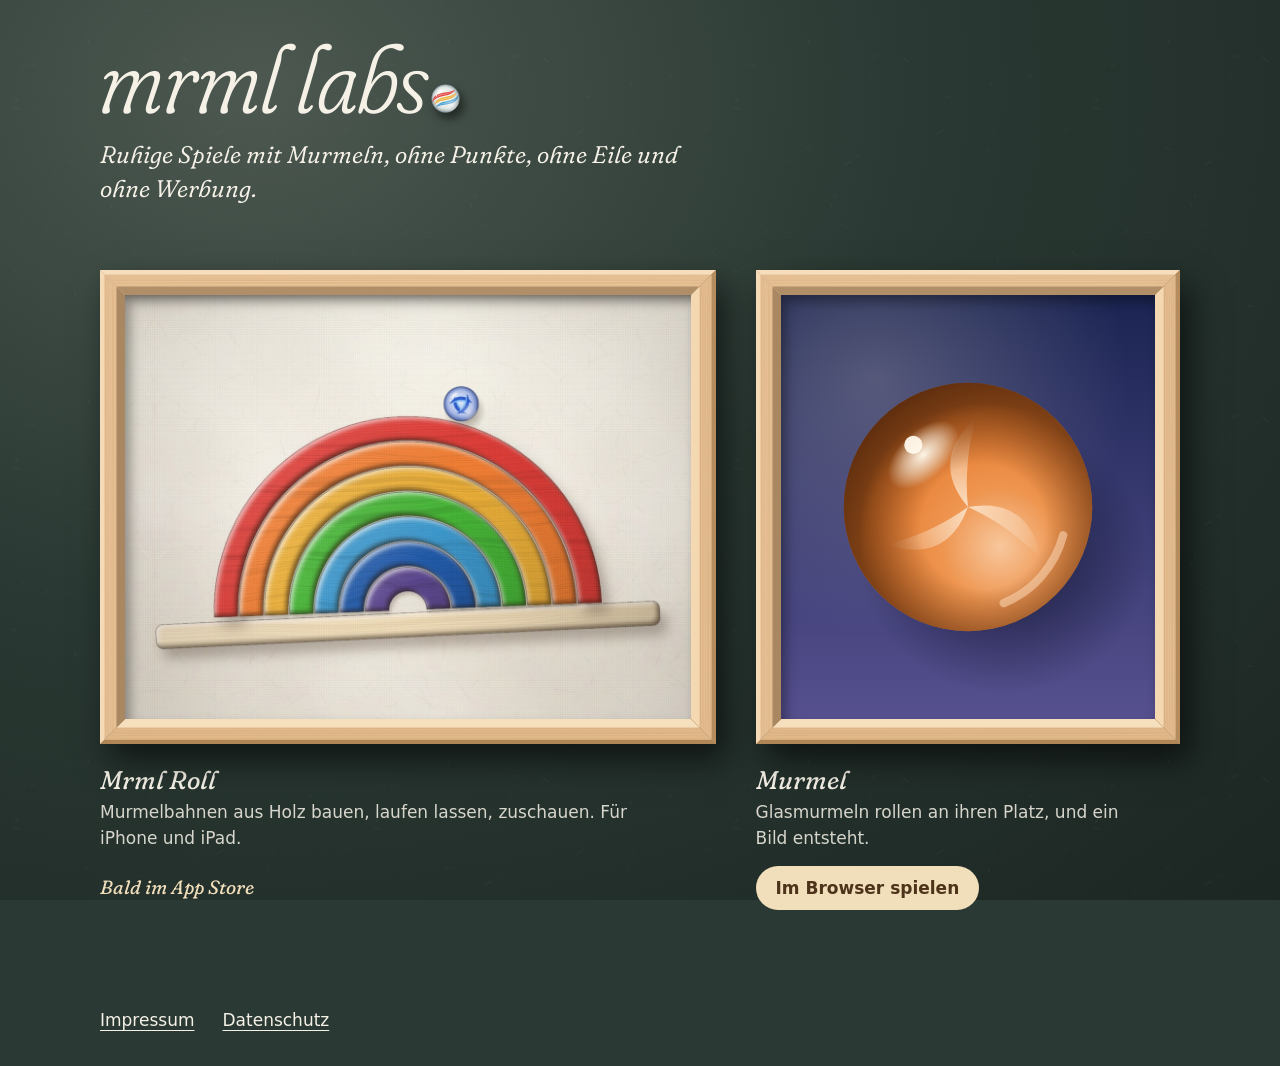
==== index.html @ c2a35334 "Studio-Seite mrml labs: Galerie mit Mrml Roll und Murmel, Datenschutz, Support, Impressum Einfaches " ====
<!doctype html>
<html lang="de">
  <head>
    <meta charset="utf-8" />
    <meta name="viewport" content="width=device-width, initial-scale=1, viewport-fit=cover" />
    <meta name="color-scheme" content="light dark" />
    <meta name="theme-color" media="(prefers-color-scheme: light)" content="#2a3933" />
    <meta name="theme-color" media="(prefers-color-scheme: dark)" content="#161d1a" />
    <meta name="description" content="mrml labs macht ruhige Spiele mit Murmeln: Mrml Roll und Murmel." />
    <title>mrml labs</title>
    <link rel="icon" href="bilder/icon.svg" type="image/svg+xml" />
    <link rel="icon" href="bilder/icon-180.png" type="image/png" sizes="180x180" />
    <link rel="apple-touch-icon" href="bilder/icon-180.png" />
    <link rel="preload" href="schrift/Fraunces-Italic.woff2" as="font" type="font/woff2" crossorigin />
    <link rel="stylesheet" href="stil.css" />
  </head>
  <body>
    <header>
      <h1 class="marke">mrml labs<img src="bilder/markenmurmel.svg" alt="" width="30" height="30" /></h1>
      <p class="satz">Ruhige Spiele mit Murmeln, ohne Punkte, ohne Eile und ohne Werbung.</p>
    </header>

    <main>
      <ul class="wand zwei">
        <li>
          <a class="bild" href="mrml-roll/" tabindex="-1" aria-hidden="true">
            <img src="bilder/holz.jpg" alt="" width="1200" height="873" />
          </a>
          <div class="schild">
            <h2><a href="mrml-roll/">Mrml Roll</a></h2>
            <p>Murmelbahnen aus Holz bauen, laufen lassen, zuschauen. Für iPhone und iPad.</p>
            <div class="store">
              <!-- Sobald es die Seite im App Store gibt: <span> durch <a href="https://apps.apple.com/…">Im App Store</a> ersetzen. -->
              <span>Bald im App Store</span>
            </div>
          </div>
        </li>
        <li>
          <a class="bild" href="https://tillhess.github.io/murmel/" tabindex="-1" aria-hidden="true">
            <img src="bilder/murmel.svg" alt="" width="512" height="512" />
          </a>
          <div class="schild">
            <h2><a href="https://tillhess.github.io/murmel/">Murmel</a></h2>
            <p>Glasmurmeln rollen an ihren Platz, und ein Bild entsteht.</p>
            <div class="store">
              <a href="https://tillhess.github.io/murmel/">Im Browser spielen</a>
            </div>
          </div>
        </li>
      </ul>
    </main>

    <footer>
      <nav aria-label="Fußzeile">
        <ul>
          <li><a href="impressum.html">Impressum</a></li>
          <li><a href="mrml-roll/datenschutz.html">Datenschutz</a></li>
        </ul>
      </nav>
    </footer>
  </body>
</html>
---- stil.css ----
/* mrml labs: die Galeriewand von Mrml Roll. Von Hand geschrieben, ohne fremde Dateien. */

@font-face {
  font-family: "Fraunces";
  font-style: italic;
  font-weight: 100 900;
  font-display: swap;
  src: url("schrift/Fraunces-Italic.woff2") format("woff2");
}

:root {
  color-scheme: light dark;
  --wand: #2a3933;
  --wand-licht: #4c5850;
  --wand-tief: #1c2622;
  --weiss: #f5f1e7;
  --weiss-leise: rgb(245 241 231 / 0.86);
  --linde: #f1dfbb;
  --blatt: #f5f1e7;
  --tinte: #4d4033;
  --tinte-leise: #6b543d;
  --linie: rgb(77 64 51 / 0.22);
  --leiste: clamp(14px, 2.1vw, 25px);
  --zier: "Fraunces", "New York", Georgia, serif;
  --text: ui-rounded, "SF Pro Rounded", system-ui, -apple-system, "Segoe UI", sans-serif;
}

@media (prefers-color-scheme: dark) {
  :root {
    --wand: #161d1a;
    --wand-licht: #2b3732;
    --wand-tief: #0a0e0c;
    --blatt: #21302a;
    --tinte: #f5f1e7;
    --tinte-leise: rgb(245 241 231 / 0.8);
    --linie: rgb(245 241 231 / 0.2);
  }
  .bild img {
    filter: brightness(0.88);
  }
}

*,
*::before,
*::after {
  box-sizing: border-box;
}

html {
  min-height: 100%;
  background: var(--wand);
  -webkit-text-size-adjust: 100%;
  text-size-adjust: 100%;
}

body {
  margin: 0;
  min-height: 100vh;
  min-height: 100dvh;
  display: flex;
  flex-direction: column;
  padding: max(28px, env(safe-area-inset-top)) max(20px, env(safe-area-inset-right))
    max(24px, env(safe-area-inset-bottom)) max(20px, env(safe-area-inset-left));
  font: 400 1.0625rem/1.55 var(--text);
  color: var(--weiss);
  overflow-wrap: break-word;
}

/* Die Wand mit ihrem Licht von oben links; sie steht still, auch wenn die Seite rollt. */
body::before {
  content: "";
  position: fixed;
  inset: 0;
  z-index: -1;
  background:
    url("bilder/filz.svg"),
    radial-gradient(farthest-corner at 20% 10%, var(--wand-licht), var(--wand) 45%, var(--wand-tief));
}

header,
main,
footer {
  width: 100%;
  max-width: 1080px;
  margin-inline: auto;
}

main {
  flex: 1;
}

a {
  color: inherit;
  text-underline-offset: 0.22em;
  text-decoration-thickness: 1px;
}

a:hover {
  text-decoration-thickness: 2px;
}

a:focus-visible {
  outline: 3px solid var(--linde);
  outline-offset: 4px;
  border-radius: 4px;
}

.blatt a:focus-visible,
summary:focus-visible {
  outline: 3px solid var(--tinte);
  outline-offset: 3px;
  border-radius: 4px;
}

h1,
h2,
h3 {
  margin: 0;
  font-family: var(--zier);
  font-style: italic;
  font-weight: 400;
  font-variation-settings: "SOFT" 100, "WONK" 1;
  line-height: 1.15;
  text-wrap: balance;
}

p {
  margin: 0 0 0.8em;
  text-wrap: pretty;
}

/* Wortmarke */

.marke {
  display: flex;
  align-items: baseline;
  flex-wrap: wrap;
  column-gap: 0.03em;
  font-size: clamp(3.4rem, 11vw, 6rem);
  font-weight: 300;
  font-variation-settings: "opsz" 144, "SOFT" 100, "WONK" 1;
  line-height: 1.05;
  white-space: nowrap;
}

.marke img {
  width: 0.3em;
  height: 0.3em;
  margin-bottom: -0.02em;
  border-radius: 50%;
  box-shadow: 0.04em 0.06em 0.1em rgb(0 0 0 / 0.5);
}

.satz {
  max-width: 30em;
  margin: 0.6rem 0 0;
  font-family: var(--zier);
  font-style: italic;
  font-variation-settings: "SOFT" 100, "WONK" 1;
  font-weight: 340;
  font-size: clamp(1.15rem, 2.4vw, 1.5rem);
  line-height: 1.4;
}

.zurueck {
  display: inline-flex;
  align-items: center;
  min-height: 44px;
  gap: 0.5em;
  font-family: var(--zier);
  font-style: italic;
  font-variation-settings: "SOFT" 100, "WONK" 1;
  font-size: 1.2rem;
  text-decoration: none;
}

.zurueck:hover {
  text-decoration: underline;
}

/* Bilder an der Wand */

.wand {
  display: grid;
  gap: 44px 40px;
  margin: clamp(32px, 6vw, 64px) 0 48px;
  padding: 0;
  list-style: none;
}

.bild {
  display: block;
  position: relative;
  border: var(--leiste) solid #e9c499;
  border-image: url("bilder/rahmen.svg") 40 stretch;
  box-shadow: calc(var(--leiste) * 0.4) calc(var(--leiste) * 0.62) calc(var(--leiste) * 1.25) rgb(0 0 0 / 0.6);
  background: #f5f1e7;
}

.bild img {
  display: block;
  width: 100%;
  height: 100%;
  aspect-ratio: var(--format, 4 / 3);
  object-fit: cover;
}

/* Der Schatten des Rahmens auf dem Bild */
.bild::after {
  content: "";
  position: absolute;
  inset: 0;
  box-shadow: inset 5px 7px 12px rgb(0 0 0 / 0.34);
  pointer-events: none;
}

a.bild {
  transition: transform 0.2s ease;
}

a.bild:focus-visible {
  outline-offset: 5px;
  border-radius: 0;
}

.schild {
  margin-top: 22px;
}

.schild h2,
.schild h3 {
  margin-bottom: 4px;
  font-size: 1.6rem;
}

.schild h2 a {
  text-decoration: none;
}

.schild h2 a:hover {
  text-decoration: underline;
}

.schild p {
  margin: 0;
  max-width: 34em;
  color: var(--weiss-leise);
}

/* Das Schildchen: heute ein Hinweis, später der Verweis in den App Store */
.store {
  margin-top: 14px;
  min-height: 44px;
  display: flex;
  align-items: center;
}

.store > * {
  display: inline-flex;
  align-items: center;
  min-height: 44px;
  padding: 6px 20px;
  border-radius: 999px;
  background: var(--linde);
  color: #4d331a;
  font-weight: 600;
  text-decoration: none;
}

.store > span {
  padding: 0;
  background: none;
  color: var(--linde);
  font-family: var(--zier);
  font-style: italic;
  font-variation-settings: "SOFT" 100, "WONK" 1;
  font-size: 1.2rem;
  font-weight: 400;
}

.store > a:hover {
  text-decoration: underline;
}

.wand.drei {
  --format: 3 / 2;
}

.wand.drei .bild img {
  object-position: bottom;
}

@media (min-width: 720px) {
  .wand.zwei {
    grid-template-columns: 1.45fr 1fr;
    grid-template-rows: auto auto;
  }
  .wand.zwei > li {
    display: grid;
    grid-row: span 2;
    grid-template-rows: subgrid;
    row-gap: 0;
  }
  .wand.zwei .bild {
    min-height: 0;
  }
  .wand.zwei > li:nth-child(2) .bild img {
    aspect-ratio: auto;
    position: absolute;
    inset: 0;
  }
  .wand.zwei {
    row-gap: 0;
  }
  .wand.drei {
    grid-template-columns: repeat(3, 1fr);
    gap: 32px;
  }
}

/* Seite des Spiels */

.kopf {
  display: grid;
  gap: 40px;
  margin: 20px 0 56px;
  align-items: center;
}

.kopf h1 {
  font-size: clamp(2.8rem, 7vw, 4.4rem);
  font-weight: 300;
  font-variation-settings: "opsz" 144, "SOFT" 100, "WONK" 1;
}

.kopf p {
  max-width: 32em;
}

.kopf .satz {
  margin: 0.4rem 0 1rem;
}

@media (min-width: 860px) {
  .kopf {
    grid-template-columns: 1fr 1.2fr;
    gap: 56px;
  }
}

@media (min-width: 720px) {
  .spalten {
    columns: 2;
    column-gap: 48px;
  }
}

/* Papierblatt für lange Texte */

.blatt {
  padding: clamp(26px, 5vw, 52px) clamp(20px, 5vw, 56px);
  background: var(--blatt);
  color: var(--tinte);
  border-radius: 3px;
  box-shadow: 8px 14px 34px rgb(0 0 0 / 0.42);
}

.blatt.schmal {
  max-width: 760px;
  margin: 12px auto 0;
}

.blatt h1 {
  margin-bottom: 0.5em;
  font-size: clamp(2.1rem, 6vw, 2.9rem);
  font-weight: 350;
}

.blatt h2 {
  margin: 1.7em 0 0.4em;
  font-size: 1.45rem;
}

.spalten h2 {
  margin-top: 0;
}

.blatt.spalten {
  padding-bottom: 20px;
}

.spalten section {
  padding-bottom: 1.6em;
  break-inside: avoid;
}

.blatt ul,
.blatt dl,
.blatt address {
  margin: 0 0 0.9em;
  font-style: normal;
}

.blatt ul {
  padding-left: 1.2em;
}

.blatt li {
  margin-bottom: 0.35em;
}

.farben {
  padding: 0 !important;
  list-style: none;
}

.farben li {
  display: grid;
  grid-template-columns: 20px 1fr;
  gap: 12px;
}

.farben li::before {
  content: "";
  width: 20px;
  height: 20px;
  margin-top: 0.2em;
  border-radius: 50%;
  background: var(--beize);
  box-shadow: inset 2px 2px 3px rgb(255 255 255 / 0.35), inset -2px -2px 3px rgb(0 0 0 / 0.35),
    0 0 0 1px var(--linie);
}

.leise {
  color: var(--tinte-leise);
}

.frage {
  padding: 1.3em 0 0.5em;
  border-top: 1px solid var(--linie);
}

.frage h3 {
  margin-bottom: 0.4em;
  font-size: 1.3rem;
}

.frage p:last-child {
  margin-bottom: 0.6em;
}

.mitbild {
  display: grid;
  gap: 18px;
  align-items: start;
}

.mitbild img {
  width: 150px;
  height: auto;
  border-radius: 8px;
}

@media (min-width: 560px) {
  .mitbild {
    grid-template-columns: 1fr 150px;
  }
}

/* Fußzeile */

footer {
  margin-top: 40px;
}

footer ul {
  display: flex;
  flex-wrap: wrap;
  gap: 0 28px;
  margin: 0;
  padding: 0;
  list-style: none;
}

footer a {
  display: inline-flex;
  align-items: center;
  min-height: 44px;
  color: var(--weiss);
}

@media (prefers-reduced-motion: no-preference) {
  a.bild:hover {
    transform: translateY(-2px);
  }
}

@media print {
  body::before {
    display: none;
  }
  .blatt {
    box-shadow: none;
  }
}
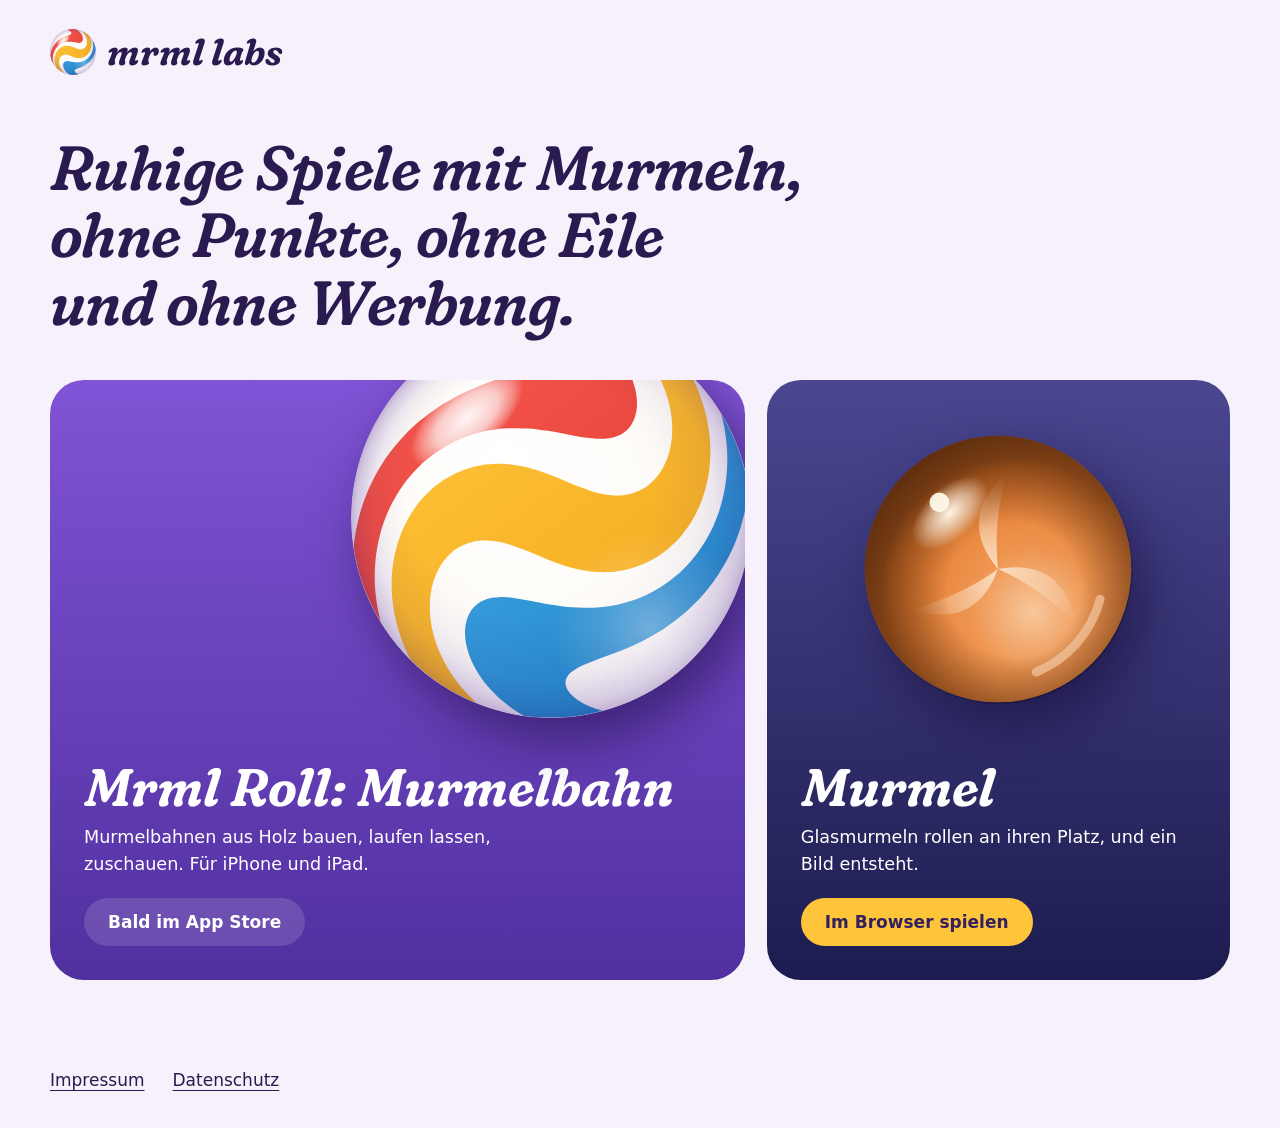
==== commit 15cfe77d: "Neue Gestaltung „Plakat“: helle Seite in Lila, je Spiel eine Farbfläche mit seiner Murmel Start und " ====
--- a/index.html
+++ b/index.html
@@ -4,10 +4,15 @@
     <meta charset="utf-8" />
     <meta name="viewport" content="width=device-width, initial-scale=1, viewport-fit=cover" />
     <meta name="color-scheme" content="light dark" />
-    <meta name="theme-color" media="(prefers-color-scheme: light)" content="#2a3933" />
-    <meta name="theme-color" media="(prefers-color-scheme: dark)" content="#161d1a" />
+    <meta name="theme-color" media="(prefers-color-scheme: light)" content="#f6f1fb" />
+    <meta name="theme-color" media="(prefers-color-scheme: dark)" content="#150b2a" />
     <meta name="description" content="mrml labs macht ruhige Spiele mit Murmeln: Mrml Roll und Murmel." />
     <title>mrml labs</title>
+    <meta property="og:title" content="mrml labs" />
+    <meta property="og:description" content="mrml labs macht ruhige Spiele mit Murmeln: Mrml Roll und Murmel." />
+    <meta property="og:image" content="https://tillhess.github.io/mrml-labs/bilder/vorschau-labs.png" />
+    <meta property="og:image:alt" content="mrml labs: Ruhige Spiele mit Murmeln" />
+    <meta name="twitter:card" content="summary_large_image" />
     <link rel="icon" href="bilder/icon.svg" type="image/svg+xml" />
     <link rel="icon" href="bilder/icon-180.png" type="image/png" sizes="180x180" />
     <link rel="apple-touch-icon" href="bilder/icon-180.png" />
@@ -16,35 +21,28 @@
   </head>
   <body>
     <header>
-      <h1 class="marke">mrml labs<img src="bilder/markenmurmel.svg" alt="" width="30" height="30" /></h1>
-      <p class="satz">Ruhige Spiele mit Murmeln, ohne Punkte, ohne Eile und ohne Werbung.</p>
+      <h1 class="marke"><img src="bilder/kugel-mrml-roll.svg" alt="" width="48" height="48" /> mrml labs</h1>
     </header>
 
     <main>
-      <ul class="wand zwei">
-        <li>
-          <a class="bild" href="mrml-roll/" tabindex="-1" aria-hidden="true">
-            <img src="bilder/holz.jpg" alt="" width="1200" height="873" />
-          </a>
-          <div class="schild">
-            <h2><a href="mrml-roll/">Mrml Roll</a></h2>
+      <p class="gross satz">Ruhige Spiele mit Murmeln, ohne Punkte, ohne Eile und ohne Werbung.</p>
+
+      <ul class="plakate">
+        <li class="plakat roll">
+          <span class="kugel"><img src="bilder/kugel-mrml-roll.svg" alt="" width="400" height="400" /></span>
+          <div class="text">
+            <h2><a class="flaeche" href="mrml-roll/">Mrml Roll: Murmelbahn</a></h2>
             <p>Murmelbahnen aus Holz bauen, laufen lassen, zuschauen. Für iPhone und iPad.</p>
-            <div class="store">
-              <!-- Sobald es die Seite im App Store gibt: <span> durch <a href="https://apps.apple.com/…">Im App Store</a> ersetzen. -->
-              <span>Bald im App Store</span>
-            </div>
+            <!-- Sobald es die Seite im App Store gibt: <span class="knopf bald"> durch <a class="knopf" href="https://apps.apple.com/…">Im App Store</a> ersetzen. -->
+            <span class="knopf bald">Bald im App Store</span>
           </div>
         </li>
-        <li>
-          <a class="bild" href="https://tillhess.github.io/murmel/" tabindex="-1" aria-hidden="true">
-            <img src="bilder/murmel.svg" alt="" width="512" height="512" />
-          </a>
-          <div class="schild">
-            <h2><a href="https://tillhess.github.io/murmel/">Murmel</a></h2>
+        <li class="plakat murmel">
+          <span class="kugel"><img src="bilder/kugel-murmel.svg" alt="" width="304" height="304" /></span>
+          <div class="text">
+            <h2><a class="flaeche" href="https://tillhess.github.io/murmel/">Murmel</a></h2>
             <p>Glasmurmeln rollen an ihren Platz, und ein Bild entsteht.</p>
-            <div class="store">
-              <a href="https://tillhess.github.io/murmel/">Im Browser spielen</a>
-            </div>
+            <a class="knopf" href="https://tillhess.github.io/murmel/">Im Browser spielen</a>
           </div>
         </li>
       </ul>
--- a/stil.css
+++ b/stil.css
@@ -1,4 +1,5 @@
-/* mrml labs: die Galeriewand von Mrml Roll. Von Hand geschrieben, ohne fremde Dateien. */
+/* mrml labs, „Plakat“: helle Seite, je Spiel eine große Farbfläche mit seiner Murmel, kräftige Schrift.
+   Von Hand geschrieben, ohne fremde Dateien, ohne JavaScript. */
 
 @font-face {
   font-family: "Fraunces";
@@ -10,33 +11,25 @@
 
 :root {
   color-scheme: light dark;
-  --wand: #2a3933;
-  --wand-licht: #4c5850;
-  --wand-tief: #1c2622;
-  --weiss: #f5f1e7;
-  --weiss-leise: rgb(245 241 231 / 0.86);
-  --linde: #f1dfbb;
-  --blatt: #f5f1e7;
-  --tinte: #4d4033;
-  --tinte-leise: #6b543d;
-  --linie: rgb(77 64 51 / 0.22);
-  --leiste: clamp(14px, 2.1vw, 25px);
+  --grund: #f6f1fb;
+  --flaeche: #ffffff;
+  --tinte: #2a1a50;
+  --leise: #5b4b80;
+  --linie: rgb(42 26 80 / 0.14);
+  --gelb: #ffc53a;
+  --roll: linear-gradient(#8153d6, #50309f);
+  --murmel: linear-gradient(#4a4790, #1d1c50);
   --zier: "Fraunces", "New York", Georgia, serif;
   --text: ui-rounded, "SF Pro Rounded", system-ui, -apple-system, "Segoe UI", sans-serif;
 }
 
 @media (prefers-color-scheme: dark) {
   :root {
-    --wand: #161d1a;
-    --wand-licht: #2b3732;
-    --wand-tief: #0a0e0c;
-    --blatt: #21302a;
+    --grund: #150b2a;
+    --flaeche: #24153f;
     --tinte: #f5f1e7;
-    --tinte-leise: rgb(245 241 231 / 0.8);
-    --linie: rgb(245 241 231 / 0.2);
-  }
-  .bild img {
-    filter: brightness(0.88);
+    --leise: #cdc0e6;
+    --linie: rgb(245 241 231 / 0.16);
   }
 }
 
@@ -47,8 +40,7 @@
 }
 
 html {
-  min-height: 100%;
-  background: var(--wand);
+  background: var(--grund);
   -webkit-text-size-adjust: 100%;
   text-size-adjust: 100%;
 }
@@ -59,29 +51,19 @@
   min-height: 100dvh;
   display: flex;
   flex-direction: column;
-  padding: max(28px, env(safe-area-inset-top)) max(20px, env(safe-area-inset-right))
-    max(24px, env(safe-area-inset-bottom)) max(20px, env(safe-area-inset-left));
+  padding: max(26px, env(safe-area-inset-top)) max(18px, 3.5vw, env(safe-area-inset-right))
+    max(26px, env(safe-area-inset-bottom)) max(18px, 3.5vw, env(safe-area-inset-left));
+  background: var(--grund);
+  color: var(--tinte);
   font: 400 1.0625rem/1.55 var(--text);
-  color: var(--weiss);
   overflow-wrap: break-word;
-}
-
-/* Die Wand mit ihrem Licht von oben links; sie steht still, auch wenn die Seite rollt. */
-body::before {
-  content: "";
-  position: fixed;
-  inset: 0;
-  z-index: -1;
-  background:
-    url("bilder/filz.svg"),
-    radial-gradient(farthest-corner at 20% 10%, var(--wand-licht), var(--wand) 45%, var(--wand-tief));
 }
 
 header,
 main,
 footer {
   width: 100%;
-  max-width: 1080px;
+  max-width: 1180px;
   margin-inline: auto;
 }
 
@@ -92,7 +74,6 @@
 a {
   color: inherit;
   text-underline-offset: 0.22em;
-  text-decoration-thickness: 1px;
 }
 
 a:hover {
@@ -100,77 +81,218 @@
 }
 
 a:focus-visible {
-  outline: 3px solid var(--linde);
+  outline: 3px solid var(--tinte);
   outline-offset: 4px;
-  border-radius: 4px;
-}
-
-.blatt a:focus-visible,
-summary:focus-visible {
-  outline: 3px solid var(--tinte);
-  outline-offset: 3px;
-  border-radius: 4px;
+  border-radius: 10px;
+}
+
+.plakat a:focus-visible,
+.held a:focus-visible {
+  outline-color: var(--gelb);
 }
 
 h1,
 h2,
-h3 {
+h3,
+.satz,
+.zurueck {
   margin: 0;
   font-family: var(--zier);
   font-style: italic;
-  font-weight: 400;
-  font-variation-settings: "SOFT" 100, "WONK" 1;
-  line-height: 1.15;
-  text-wrap: balance;
-}
-
-p {
-  margin: 0 0 0.8em;
-  text-wrap: pretty;
-}
-
-/* Wortmarke */
+  font-variation-settings: "SOFT" 100, "WONK" 0;
+  line-height: 1.08;
+}
+
+/* Start */
 
 .marke {
   display: flex;
-  align-items: baseline;
-  flex-wrap: wrap;
-  column-gap: 0.03em;
-  font-size: clamp(3.4rem, 11vw, 6rem);
-  font-weight: 300;
-  font-variation-settings: "opsz" 144, "SOFT" 100, "WONK" 1;
-  line-height: 1.05;
-  white-space: nowrap;
+  align-items: center;
+  gap: 0.3em;
+  min-height: 52px;
+  font-size: clamp(1.7rem, 4vw, 2.3rem);
+  font-weight: 650;
 }
 
 .marke img {
-  width: 0.3em;
-  height: 0.3em;
-  margin-bottom: -0.02em;
+  width: 1.25em;
+  height: 1.25em;
+}
+
+.gross {
+  max-width: 13em;
+  margin: clamp(26px, 5vw, 56px) 0 clamp(26px, 4vw, 44px);
+  font-size: clamp(2.2rem, 5.2vw, 3.9rem);
+  font-weight: 600;
+  letter-spacing: -0.01em;
+  text-wrap: balance;
+}
+
+.plakate {
+  display: grid;
+  gap: 22px;
+  margin: 0 0 44px;
+  padding: 0;
+  list-style: none;
+}
+
+.plakat {
+  position: relative;
+  overflow: hidden;
+  display: flex;
+  flex-direction: column;
+  padding: 34px;
+  border-radius: 34px;
+  color: #fff;
+}
+
+.plakat.roll {
+  background: var(--roll);
+}
+
+.plakat.murmel {
+  background: var(--murmel);
+}
+
+/* Der Schatten liegt am Rahmen um die Murmel, nicht an ihr: Sonst kreist er beim Rollen mit. */
+.kugel {
+  flex: none;
+  width: min(340px, 78%);
+  aspect-ratio: 1;
+  margin: 0 auto 30px;
+  filter: drop-shadow(14px 22px 26px rgb(20 5 50 / 0.5));
+}
+
+.kugel img {
+  display: block;
+  width: 100%;
+  height: 100%;
   border-radius: 50%;
-  box-shadow: 0.04em 0.06em 0.1em rgb(0 0 0 / 0.5);
-}
-
-.satz {
-  max-width: 30em;
-  margin: 0.6rem 0 0;
-  font-family: var(--zier);
-  font-style: italic;
-  font-variation-settings: "SOFT" 100, "WONK" 1;
-  font-weight: 340;
-  font-size: clamp(1.15rem, 2.4vw, 1.5rem);
-  line-height: 1.4;
-}
+}
+
+.plakat.murmel .kugel {
+  width: min(250px, 64%);
+  margin-top: 34px;
+}
+
+/* Die Murmel rollt einmal von links herein. Der Weg ist das Doppelte ihres Durchmessers, dazu gehören 2 · 360° / π, also
+   229°: So rollt sie auf jeder Breite, ohne zu rutschen. */
+.plakat.roll .kugel {
+  animation: weg 1.2s cubic-bezier(0.2, 0.6, 0.3, 1) both;
+}
+
+.plakat.roll .kugel img {
+  animation: rollen 1.2s cubic-bezier(0.2, 0.6, 0.3, 1) both;
+}
+
+@keyframes weg {
+  from {
+    transform: translateX(-200%);
+  }
+}
+
+@keyframes rollen {
+  from {
+    transform: rotate(-229.18deg);
+  }
+}
+
+@media (prefers-reduced-motion: reduce) {
+  .plakat.roll .kugel,
+  .plakat.roll .kugel img {
+    animation: none;
+  }
+}
+
+.plakat .text {
+  display: flex;
+  flex-direction: column;
+  margin-top: auto;
+}
+
+.plakat h2 {
+  font-size: clamp(2.2rem, 4.4vw, 3.3rem);
+  font-weight: 650;
+}
+
+.plakat p {
+  max-width: 24em;
+  margin: 0.5em 0 0;
+  font-size: 1.1rem;
+}
+
+/* Der Verweis in der Überschrift gilt für die ganze Fläche. */
+.flaeche {
+  text-decoration: none;
+}
+
+.flaeche::after {
+  content: "";
+  position: absolute;
+  inset: 0;
+}
+
+.flaeche:hover {
+  text-decoration: underline;
+  text-decoration-thickness: 2px;
+}
+
+.knopf {
+  position: relative;
+  display: inline-flex;
+  align-items: center;
+  align-self: flex-start;
+  min-height: 48px;
+  margin-top: 20px;
+  padding: 6px 24px;
+  border-radius: 99px;
+  background: var(--gelb);
+  color: #33205f;
+  font-weight: 650;
+  text-decoration: none;
+}
+
+a.knopf:hover {
+  text-decoration: underline;
+}
+
+a.knopf:focus-visible {
+  border-radius: 99px;
+}
+
+/* Ein Hinweis, kein Knopf: Klicks gehen durch zur Fläche darunter. */
+.knopf.bald {
+  background: rgb(255 255 255 / 0.14);
+  color: #fff;
+  pointer-events: none;
+}
+
+@media (min-width: 800px) {
+  .plakate {
+    grid-template-columns: 1.5fr 1fr;
+  }
+  .plakat {
+    min-height: 600px;
+  }
+  .plakat.roll .kugel {
+    width: 400px;
+    margin: -96px -40px 10px auto;
+  }
+  .plakat.murmel .kugel {
+    width: min(270px, 100%);
+    margin: 20px auto 10px;
+  }
+}
+
+/* Seite des Spiels */
 
 .zurueck {
   display: inline-flex;
   align-items: center;
+  gap: 0.5em;
   min-height: 44px;
-  gap: 0.5em;
-  font-family: var(--zier);
-  font-style: italic;
-  font-variation-settings: "SOFT" 100, "WONK" 1;
   font-size: 1.2rem;
+  font-weight: 500;
   text-decoration: none;
 }
 
@@ -178,224 +300,259 @@
   text-decoration: underline;
 }
 
-/* Bilder an der Wand */
-
-.wand {
+.held {
+  position: relative;
+  overflow: hidden;
   display: grid;
-  gap: 44px 40px;
-  margin: clamp(32px, 6vw, 64px) 0 48px;
-  padding: 0;
-  list-style: none;
-}
-
-.bild {
+  gap: 36px;
+  margin: 12px 0 26px;
+  padding: clamp(28px, 5vw, 64px);
+  border-radius: 38px;
+  background: var(--roll);
+  color: #fff;
+}
+
+.held h1 {
+  font-size: clamp(2.6rem, 6.4vw, 4.6rem);
+  font-weight: 650;
+}
+
+.held .art {
   display: block;
-  position: relative;
-  border: var(--leiste) solid #e9c499;
-  border-image: url("bilder/rahmen.svg") 40 stretch;
-  box-shadow: calc(var(--leiste) * 0.4) calc(var(--leiste) * 0.62) calc(var(--leiste) * 1.25) rgb(0 0 0 / 0.6);
-  background: #f5f1e7;
-}
-
-.bild img {
+  margin-top: 0.15em;
+  font-size: 0.5em;
+  font-weight: 480;
+}
+
+.held p {
+  max-width: 30em;
+  margin: 0;
+}
+
+.held .satz {
+  margin: 0.5em 0 0.7em;
+  font-size: clamp(1.2rem, 2.3vw, 1.6rem);
+  font-weight: 400;
+  line-height: 1.35;
+  text-wrap: balance;
+}
+
+.held .icon {
+  width: 96px;
+  height: 96px;
+  margin-bottom: 20px;
+  filter: drop-shadow(6px 9px 12px rgb(20 5 50 / 0.5));
+}
+
+@media (min-width: 900px) {
+  .held {
+    grid-template-columns: 1fr 1.05fr;
+    align-items: center;
+  }
+}
+
+.schirme {
+  display: flex;
+  gap: 22px;
+  align-items: flex-end;
+  justify-content: center;
+}
+
+.schirm {
+  overflow: hidden;
+  border: 8px solid #1a0f33;
+  border-radius: 36px;
+  background: #1a0f33;
+  box-shadow: 0 22px 46px rgb(20 5 50 / 0.45);
+}
+
+.schirm img {
   display: block;
   width: 100%;
   height: 100%;
-  aspect-ratio: var(--format, 4 / 3);
   object-fit: cover;
-}
-
-/* Der Schatten des Rahmens auf dem Bild */
-.bild::after {
-  content: "";
-  position: absolute;
-  inset: 0;
-  box-shadow: inset 5px 7px 12px rgb(0 0 0 / 0.34);
-  pointer-events: none;
-}
-
-a.bild {
-  transition: transform 0.2s ease;
-}
-
-a.bild:focus-visible {
-  outline-offset: 5px;
-  border-radius: 0;
-}
-
-.schild {
-  margin-top: 22px;
-}
-
-.schild h2,
-.schild h3 {
-  margin-bottom: 4px;
+  border-radius: 28px;
+}
+
+.hoch {
+  flex: none;
+  width: min(200px, 38%);
+  aspect-ratio: 200 / 432;
+}
+
+.quer {
+  width: min(380px, 55%);
+  aspect-ratio: 4 / 3;
+  border-radius: 24px;
+}
+
+.quer img {
+  border-radius: 16px;
+}
+
+.karten {
+  display: grid;
+  gap: 20px;
+  margin: 0 0 26px;
+  padding: 0;
+  list-style: none;
+}
+
+.karte {
+  overflow: hidden;
+  border: 1px solid var(--linie);
+  border-radius: 28px;
+  background: var(--flaeche);
+}
+
+.karte img {
+  display: block;
+  width: 100%;
+  height: auto;
+  aspect-ratio: 3 / 2;
+  object-fit: cover;
+  object-position: bottom;
+}
+
+.karte div {
+  padding: 20px 24px 24px;
+}
+
+.karte h2,
+.zweier h2 {
   font-size: 1.6rem;
-}
-
-.schild h2 a {
-  text-decoration: none;
-}
-
-.schild h2 a:hover {
-  text-decoration: underline;
-}
-
-.schild p {
-  margin: 0;
-  max-width: 34em;
-  color: var(--weiss-leise);
-}
-
-/* Das Schildchen: heute ein Hinweis, später der Verweis in den App Store */
-.store {
-  margin-top: 14px;
-  min-height: 44px;
-  display: flex;
+  font-weight: 600;
+}
+
+.karte p {
+  margin: 0.3em 0 0;
+  color: var(--leise);
+}
+
+.scheiben {
+  display: grid;
+  gap: 16px;
+  margin: 0 0 26px;
+  padding: 30px;
+  border: 1px solid var(--linie);
+  border-radius: 28px;
+  background: var(--flaeche);
+  list-style: none;
+}
+
+.scheiben li {
+  display: grid;
+  grid-template-columns: 64px 1fr;
+  gap: 16px;
   align-items: center;
 }
 
-.store > * {
-  display: inline-flex;
-  align-items: center;
-  min-height: 44px;
-  padding: 6px 20px;
-  border-radius: 999px;
-  background: var(--linde);
-  color: #4d331a;
-  font-weight: 600;
-  text-decoration: none;
-}
-
-.store > span {
-  padding: 0;
-  background: none;
-  color: var(--linde);
+.scheiben i {
+  display: block;
+  width: 64px;
+  height: 64px;
+  border-radius: 50%;
+  background: var(--beize);
+  box-shadow: inset 4px 5px 7px rgb(255 255 255 / 0.32), inset -4px -5px 8px rgb(0 0 0 / 0.35),
+    0 6px 14px rgb(20 5 50 / 0.25);
+}
+
+.scheiben b {
   font-family: var(--zier);
   font-style: italic;
-  font-variation-settings: "SOFT" 100, "WONK" 1;
   font-size: 1.2rem;
-  font-weight: 400;
-}
-
-.store > a:hover {
-  text-decoration: underline;
-}
-
-.wand.drei {
-  --format: 3 / 2;
-}
-
-.wand.drei .bild img {
-  object-position: bottom;
-}
-
-@media (min-width: 720px) {
-  .wand.zwei {
-    grid-template-columns: 1.45fr 1fr;
-    grid-template-rows: auto auto;
-  }
-  .wand.zwei > li {
-    display: grid;
-    grid-row: span 2;
-    grid-template-rows: subgrid;
-    row-gap: 0;
-  }
-  .wand.zwei .bild {
-    min-height: 0;
-  }
-  .wand.zwei > li:nth-child(2) .bild img {
-    aspect-ratio: auto;
-    position: absolute;
-    inset: 0;
-  }
-  .wand.zwei {
-    row-gap: 0;
-  }
-  .wand.drei {
+  font-weight: 600;
+}
+
+.scheiben span {
+  display: block;
+  color: var(--leise);
+  font-size: 0.97rem;
+  line-height: 1.4;
+}
+
+@media (min-width: 800px) {
+  .karten {
     grid-template-columns: repeat(3, 1fr);
-    gap: 32px;
-  }
-}
-
-/* Seite des Spiels */
-
-.kopf {
-  display: grid;
-  gap: 40px;
-  margin: 20px 0 56px;
-  align-items: center;
-}
-
-.kopf h1 {
-  font-size: clamp(2.8rem, 7vw, 4.4rem);
-  font-weight: 300;
-  font-variation-settings: "opsz" 144, "SOFT" 100, "WONK" 1;
-}
-
-.kopf p {
-  max-width: 32em;
-}
-
-.kopf .satz {
-  margin: 0.4rem 0 1rem;
-}
-
-@media (min-width: 860px) {
-  .kopf {
-    grid-template-columns: 1fr 1.2fr;
-    gap: 56px;
-  }
-}
-
-@media (min-width: 720px) {
-  .spalten {
-    columns: 2;
-    column-gap: 48px;
-  }
-}
-
-/* Papierblatt für lange Texte */
+  }
+  .scheiben {
+    grid-template-columns: repeat(5, 1fr);
+  }
+  .scheiben li {
+    display: block;
+    text-align: center;
+  }
+  .scheiben i {
+    margin: 0 auto 12px;
+  }
+}
+
+.zweier section {
+  padding: 28px 30px;
+  border: 1px solid var(--linie);
+  border-radius: 28px;
+  background: var(--flaeche);
+}
+
+.zweier h2 {
+  margin-bottom: 0.4em;
+}
+
+.zweier p,
+.zweier ul {
+  margin: 0 0 0.7em;
+  color: var(--leise);
+}
+
+.zweier ul {
+  columns: 2;
+  column-gap: 40px;
+  padding-left: 1.2em;
+}
+
+.zweier li {
+  break-inside: avoid;
+}
+
+@media (max-width: 700px) {
+  .zweier ul {
+    columns: 1;
+  }
+}
+
+/* Lange Texte: Datenschutz, Impressum, Support, 404 */
 
 .blatt {
-  padding: clamp(26px, 5vw, 52px) clamp(20px, 5vw, 56px);
-  background: var(--blatt);
-  color: var(--tinte);
-  border-radius: 3px;
-  box-shadow: 8px 14px 34px rgb(0 0 0 / 0.42);
-}
-
-.blatt.schmal {
-  max-width: 760px;
+  max-width: 800px;
   margin: 12px auto 0;
+  padding: clamp(26px, 5vw, 56px);
+  border: 1px solid var(--linie);
+  border-radius: 28px;
+  background: var(--flaeche);
 }
 
 .blatt h1 {
   margin-bottom: 0.5em;
-  font-size: clamp(2.1rem, 6vw, 2.9rem);
-  font-weight: 350;
+  font-size: clamp(2.2rem, 6vw, 3.2rem);
+  font-weight: 650;
+  text-wrap: balance;
 }
 
 .blatt h2 {
   margin: 1.7em 0 0.4em;
-  font-size: 1.45rem;
-}
-
-.spalten h2 {
-  margin-top: 0;
-}
-
-.blatt.spalten {
-  padding-bottom: 20px;
-}
-
-.spalten section {
-  padding-bottom: 1.6em;
-  break-inside: avoid;
-}
-
+  font-size: 1.5rem;
+  font-weight: 600;
+}
+
+.blatt h3 {
+  margin: 0 0 0.4em;
+  font-size: 1.3rem;
+  font-weight: 560;
+  line-height: 1.2;
+}
+
+.blatt p,
 .blatt ul,
-.blatt dl,
 .blatt address {
   margin: 0 0 0.9em;
   font-style: normal;
@@ -409,44 +566,13 @@
   margin-bottom: 0.35em;
 }
 
-.farben {
-  padding: 0 !important;
-  list-style: none;
-}
-
-.farben li {
-  display: grid;
-  grid-template-columns: 20px 1fr;
-  gap: 12px;
-}
-
-.farben li::before {
-  content: "";
-  width: 20px;
-  height: 20px;
-  margin-top: 0.2em;
-  border-radius: 50%;
-  background: var(--beize);
-  box-shadow: inset 2px 2px 3px rgb(255 255 255 / 0.35), inset -2px -2px 3px rgb(0 0 0 / 0.35),
-    0 0 0 1px var(--linie);
-}
-
 .leise {
-  color: var(--tinte-leise);
+  color: var(--leise);
 }
 
 .frage {
   padding: 1.3em 0 0.5em;
   border-top: 1px solid var(--linie);
-}
-
-.frage h3 {
-  margin-bottom: 0.4em;
-  font-size: 1.3rem;
-}
-
-.frage p:last-child {
-  margin-bottom: 0.6em;
 }
 
 .mitbild {
@@ -458,7 +584,7 @@
 .mitbild img {
   width: 150px;
   height: auto;
-  border-radius: 8px;
+  border-radius: 18px;
 }
 
 @media (min-width: 560px) {
@@ -467,10 +593,23 @@
   }
 }
 
+.verirrt {
+  display: grid;
+  justify-items: center;
+  text-align: center;
+}
+
+.verirrt img {
+  width: 150px;
+  height: auto;
+  margin-bottom: 22px;
+  filter: drop-shadow(8px 13px 16px rgb(20 5 50 / 0.4));
+}
+
 /* Fußzeile */
 
 footer {
-  margin-top: 40px;
+  margin-top: 34px;
 }
 
 footer ul {
@@ -486,20 +625,11 @@
   display: inline-flex;
   align-items: center;
   min-height: 44px;
-  color: var(--weiss);
-}
-
-@media (prefers-reduced-motion: no-preference) {
-  a.bild:hover {
-    transform: translateY(-2px);
-  }
 }
 
 @media print {
-  body::before {
-    display: none;
-  }
-  .blatt {
-    box-shadow: none;
-  }
-}
+  body {
+    background: #fff;
+    color: #000;
+  }
+}
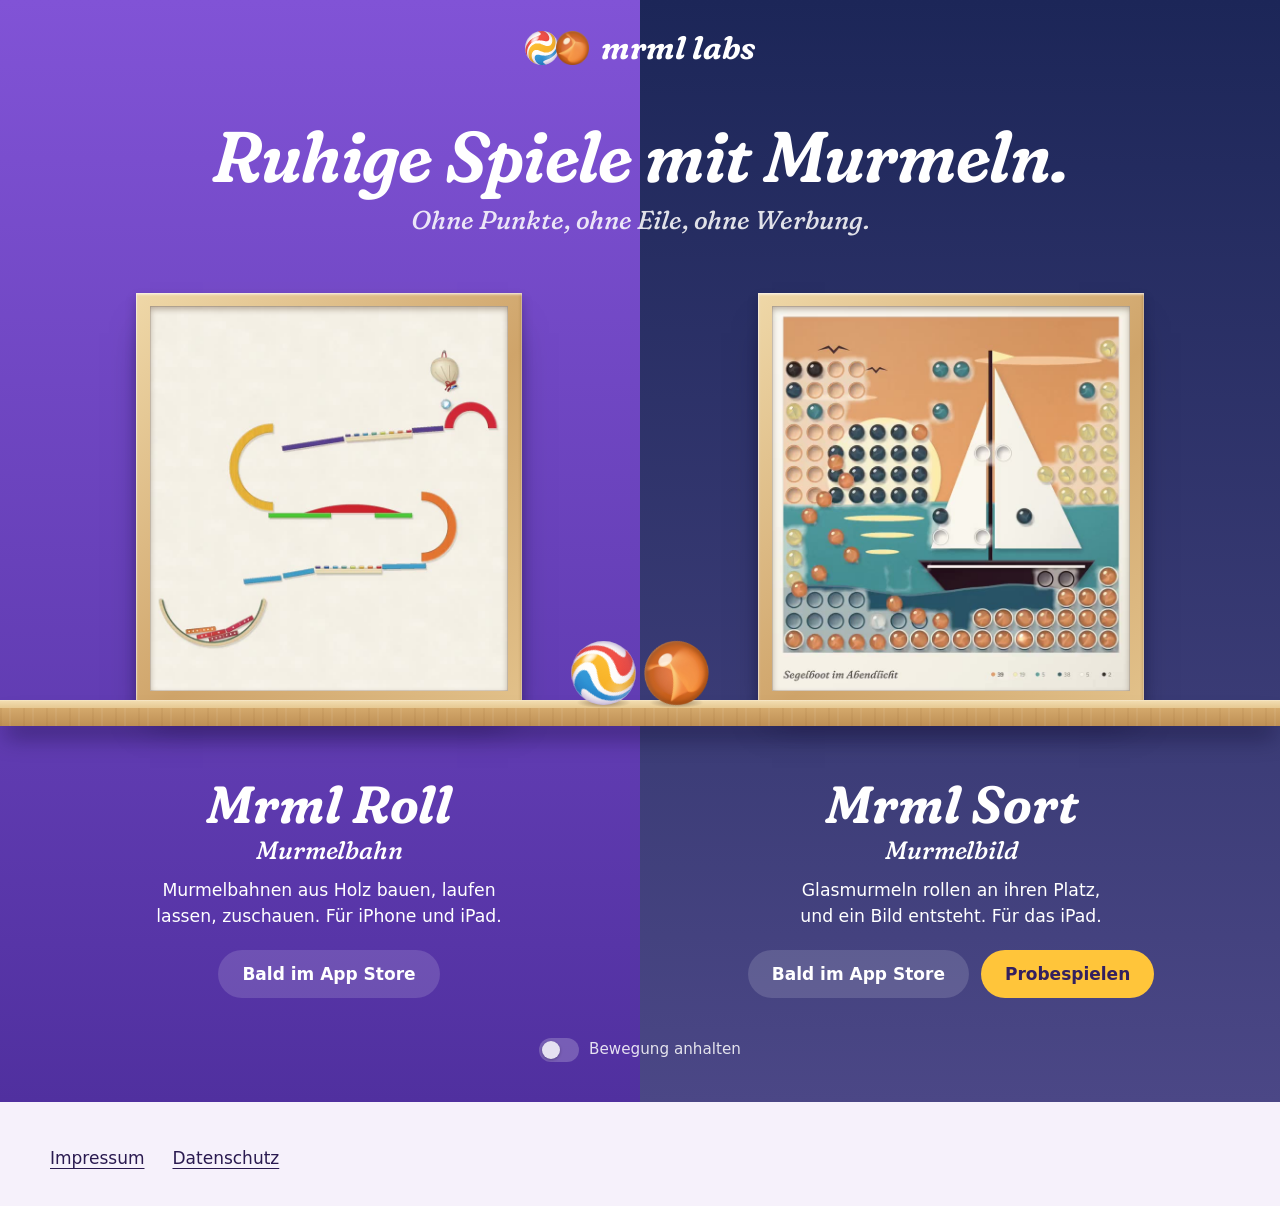
==== commit 8f01bd0a: "Mrml Sort statt Murmel, und die Startseite wird eine Wand mit beiden Spielen Die Startseite ist eine" ====
--- a/index.html
+++ b/index.html
@@ -4,12 +4,11 @@
     <meta charset="utf-8" />
     <meta name="viewport" content="width=device-width, initial-scale=1, viewport-fit=cover" />
     <meta name="color-scheme" content="light dark" />
-    <meta name="theme-color" media="(prefers-color-scheme: light)" content="#f6f1fb" />
-    <meta name="theme-color" media="(prefers-color-scheme: dark)" content="#150b2a" />
-    <meta name="description" content="mrml labs macht ruhige Spiele mit Murmeln: Mrml Roll und Murmel." />
+    <meta name="theme-color" content="#5b39b0" />
+    <meta name="description" content="mrml labs macht ruhige Spiele mit Murmeln: Mrml Roll und Mrml Sort." />
     <title>mrml labs</title>
     <meta property="og:title" content="mrml labs" />
-    <meta property="og:description" content="mrml labs macht ruhige Spiele mit Murmeln: Mrml Roll und Murmel." />
+    <meta property="og:description" content="mrml labs macht ruhige Spiele mit Murmeln: Mrml Roll und Mrml Sort." />
     <meta property="og:image" content="https://tillhess.github.io/mrml-labs/bilder/vorschau-labs.png" />
     <meta property="og:image:alt" content="mrml labs: Ruhige Spiele mit Murmeln" />
     <meta name="twitter:card" content="summary_large_image" />
@@ -19,33 +18,65 @@
     <link rel="preload" href="schrift/Fraunces-Italic.woff2" as="font" type="font/woff2" crossorigin />
     <link rel="stylesheet" href="stil.css" />
   </head>
-  <body>
-    <header>
-      <h1 class="marke"><img src="bilder/kugel-mrml-roll.svg" alt="" width="48" height="48" /> mrml labs</h1>
-    </header>
+  <body class="start">
+    <main class="wand">
+      <p class="marke">
+        <img src="bilder/kugel-mrml-roll.svg" alt="" width="48" height="48" /><img src="bilder/kugel-mrml-sort.webp" alt="" width="48" height="48" /> mrml labs
+      </p>
+      <h1>Ruhige Spiele mit Murmeln. <span>Ohne Punkte, ohne Eile, ohne Werbung.</span></h1>
 
-    <main>
-      <p class="gross satz">Ruhige Spiele mit Murmeln, ohne Punkte, ohne Eile und ohne Werbung.</p>
-
-      <ul class="plakate">
-        <li class="plakat roll">
-          <span class="kugel"><img src="bilder/kugel-mrml-roll.svg" alt="" width="400" height="400" /></span>
-          <div class="text">
-            <h2><a class="flaeche" href="mrml-roll/">Mrml Roll: Murmelbahn</a></h2>
-            <p>Murmelbahnen aus Holz bauen, laufen lassen, zuschauen. Für iPhone und iPad.</p>
+      <!-- Die Bilder zeigen das Spiel selbst, aufgenommen im Simulator: 752 × 808, Schleife mit weichem Übergang. Das
+           Standbild darunter gilt, wenn Bewegung reduziert oder angehalten ist. -->
+      <article class="spiel roll">
+        <a class="bild" href="mrml-roll/" tabindex="-1" aria-hidden="true">
+          <span>
+            <img src="bilder/spiel-roll-still.jpg" alt="" width="752" height="808" />
+            <video src="bilder/spiel-roll.mp4" poster="bilder/spiel-roll.jpg" width="752" height="808" autoplay muted loop playsinline></video>
+          </span>
+        </a>
+        <div class="schild">
+          <h2><a href="mrml-roll/">Mrml Roll <span class="art">Murmelbahn</span></a></h2>
+          <p>Murmelbahnen aus Holz bauen, laufen lassen, zuschauen. Für iPhone und iPad.</p>
+          <div class="knoepfe">
             <!-- Sobald es die Seite im App Store gibt: <span class="knopf bald"> durch <a class="knopf" href="https://apps.apple.com/…">Im App Store</a> ersetzen. -->
             <span class="knopf bald">Bald im App Store</span>
           </div>
-        </li>
-        <li class="plakat murmel">
-          <span class="kugel"><img src="bilder/kugel-murmel.svg" alt="" width="304" height="304" /></span>
-          <div class="text">
-            <h2><a class="flaeche" href="https://tillhess.github.io/murmel/">Murmel</a></h2>
-            <p>Glasmurmeln rollen an ihren Platz, und ein Bild entsteht.</p>
-            <a class="knopf" href="https://tillhess.github.io/murmel/">Im Browser spielen</a>
+        </div>
+      </article>
+
+      <article class="spiel sort">
+        <a class="bild" href="mrml-sort/" tabindex="-1" aria-hidden="true">
+          <span>
+            <img src="bilder/spiel-sort-still.jpg" alt="" width="752" height="808" />
+            <video src="bilder/spiel-sort.mp4" poster="bilder/spiel-sort.jpg" width="752" height="808" autoplay muted loop playsinline></video>
+          </span>
+        </a>
+        <div class="schild">
+          <h2><a href="mrml-sort/">Mrml Sort <span class="art">Murmelbild</span></a></h2>
+          <p>Glasmurmeln rollen an ihren Platz, und ein Bild entsteht. Für das iPad.</p>
+          <div class="knoepfe">
+            <!-- Wie oben: Sobald es die Seite im App Store gibt, <span class="knopf bald"> ersetzen. -->
+            <span class="knopf bald">Bald im App Store</span>
+            <a class="knopf nur-breit" href="mrml-sort/#probespielen">Probespielen</a>
+            <a class="knopf nur-schmal" href="https://tillhess.github.io/murmel/">Probespielen</a>
           </div>
-        </li>
-      </ul>
+        </div>
+      </article>
+
+      <!-- Die Leiste mit den beiden Murmeln: Körper und Streifen drehen sich, Glanz und Schatten bleiben stehen. -->
+      <div class="leiste" aria-hidden="true">
+        <span class="kugel roll"><span>
+          <img src="bilder/kugel-roll-grund.svg" alt="" />
+          <i><img src="bilder/kugel-roll-streifen.svg" alt="" /></i>
+          <img src="bilder/kugel-roll-glanz.svg" alt="" />
+        </span></span>
+        <span class="kugel sort"><span>
+          <i><img src="bilder/kugel-sort-koerper.webp" alt="" /></i>
+          <img src="bilder/kugel-sort-glanz.webp" alt="" />
+        </span></span>
+      </div>
+
+      <label class="ruhe"><input type="checkbox" /> Bewegung anhalten</label>
     </main>
 
     <footer>
--- a/stil.css
+++ b/stil.css
@@ -1,4 +1,5 @@
-/* mrml labs, „Plakat“: helle Seite, je Spiel eine große Farbfläche mit seiner Murmel, kräftige Schrift.
+/* mrml labs: helle Seite, je Spiel eine große Farbfläche mit seiner Murmel, kräftige Schrift. Die Startseite ist eine
+   Wand in zwei Farben mit einer Bilderleiste: Auf ihr stehen die beiden Spiele als Bilder, und ihre Murmeln rollen.
    Von Hand geschrieben, ohne fremde Dateien, ohne JavaScript. */
 
 @font-face {
@@ -18,7 +19,7 @@
   --linie: rgb(42 26 80 / 0.14);
   --gelb: #ffc53a;
   --roll: linear-gradient(#8153d6, #50309f);
-  --murmel: linear-gradient(#4a4790, #1d1c50);
+  --sort: linear-gradient(#1c2658, #4b4786);
   --zier: "Fraunces", "New York", Georgia, serif;
   --text: ui-rounded, "SF Pro Rounded", system-ui, -apple-system, "Segoe UI", sans-serif;
 }
@@ -40,6 +41,7 @@
 }
 
 html {
+  scroll-behavior: smooth;
   background: var(--grund);
   -webkit-text-size-adjust: 100%;
   text-size-adjust: 100%;
@@ -86,7 +88,7 @@
   border-radius: 10px;
 }
 
-.plakat a:focus-visible,
+.wand a:focus-visible,
 .held a:focus-visible {
   outline-color: var(--gelb);
 }
@@ -103,138 +105,441 @@
   line-height: 1.08;
 }
 
-/* Start */
-
-.marke {
+/* Start: die Wand */
+
+/* Die Wand reicht von Rand zu Rand und beginnt ganz oben. */
+.start {
+  padding-top: 0;
+}
+
+html:has(.start) {
+  overflow-x: clip;
+}
+
+.wand {
+  --wand-roll: linear-gradient(#8153d6, #50309f);
+  --wand-sort: linear-gradient(#1c2658, #4b4786);
+  --holz-hell: #f3dfb4;
+  --holz: #d4a96c;
+  --holz-dunkel: #b4844a;
+  position: relative;
+  display: grid;
+  grid-template-columns: 1fr 1fr;
+  grid-template-areas:
+    "kopf  kopf"
+    "satz  satz"
+    "bild1 bild2"
+    "leiste leiste"
+    "schild1 schild2"
+    "ruhe  ruhe";
+  width: auto;
+  max-width: none;
+  margin-inline: calc(50% - 50vw);
+  padding: max(22px, env(safe-area-inset-top)) max(18px, env(safe-area-inset-right)) 30px
+    max(18px, env(safe-area-inset-left));
+  background: var(--wand-roll) left / 50% 100% no-repeat, var(--wand-sort) right / 50% 100% no-repeat;
+  color: #fff;
+  container-type: inline-size;
+}
+
+/* Jedes Spiel ist eine Spalte der Wand; die Teile liegen im Raster der Wand. */
+.spiel {
+  display: contents;
+}
+
+.wand .marke {
+  grid-area: kopf;
+  justify-self: center;
   display: flex;
   align-items: center;
-  gap: 0.3em;
+  gap: 0.35em;
   min-height: 52px;
-  font-size: clamp(1.7rem, 4vw, 2.3rem);
+  margin: 0;
+  font-family: var(--zier);
+  font-size: clamp(1.5rem, 3vw, 2rem);
+  font-style: italic;
   font-weight: 650;
+  font-variation-settings: "SOFT" 100, "WONK" 0;
 }
 
 .marke img {
-  width: 1.25em;
-  height: 1.25em;
-}
-
-.gross {
-  max-width: 13em;
-  margin: clamp(26px, 5vw, 56px) 0 clamp(26px, 4vw, 44px);
-  font-size: clamp(2.2rem, 5.2vw, 3.9rem);
-  font-weight: 600;
+  width: 1.05em;
+  height: 1.05em;
+}
+
+.marke img + img {
+  margin-left: -0.45em;
+}
+
+.wand h1 {
+  grid-area: satz;
+  justify-self: center;
+  max-width: 14em;
+  margin: clamp(18px, 3.5vw, 44px) 0 clamp(30px, 4.5vw, 64px);
+  font-size: clamp(2.3rem, 5.6vw, 4.6rem);
+  font-weight: 620;
   letter-spacing: -0.01em;
+  text-align: center;
   text-wrap: balance;
 }
 
-.plakate {
-  display: grid;
-  gap: 22px;
-  margin: 0 0 44px;
-  padding: 0;
-  list-style: none;
-}
-
-.plakat {
+.wand h1 span {
+  display: block;
+  margin-top: 0.45em;
+  font-size: 0.36em;
+  font-weight: 450;
+  letter-spacing: 0;
+  opacity: 0.86;
+}
+
+/* Die Bilder: Was in ihnen läuft, ist das Spiel selbst, aufgenommen im Simulator. */
+.bild {
+  align-self: end;
+  justify-self: center;
   position: relative;
+  z-index: 1;
+  display: block;
+  width: clamp(220px, 31cqi, 470px);
+  margin-bottom: -5px;
+  padding: clamp(9px, 1.1cqi, 15px);
+  background: linear-gradient(135deg, #efd8a8, #cfa46a 55%, #e2c18a);
+  box-shadow: inset 0 0 0 1px rgb(255 255 255 / 0.3), inset 1px 2px 2px rgb(255 255 255 / 0.45),
+    inset -1px -2px 3px rgb(90 50 10 / 0.3), 0 26px 34px -14px rgb(10 5 40 / 0.6), 0 6px 10px rgb(10 5 40 / 0.25);
+  transition: transform 0.6s cubic-bezier(0.2, 0.7, 0.3, 1);
+}
+
+.spiel.roll .bild {
+  grid-area: bild1;
+}
+
+.spiel.sort .bild {
+  grid-area: bild2;
+}
+
+.bild > span {
+  position: relative;
+  display: block;
   overflow: hidden;
-  display: flex;
-  flex-direction: column;
-  padding: 34px;
-  border-radius: 34px;
-  color: #fff;
-}
-
-.plakat.roll {
-  background: var(--roll);
-}
-
-.plakat.murmel {
-  background: var(--murmel);
-}
-
-/* Der Schatten liegt am Rahmen um die Murmel, nicht an ihr: Sonst kreist er beim Rollen mit. */
-.kugel {
-  flex: none;
-  width: min(340px, 78%);
-  aspect-ratio: 1;
-  margin: 0 auto 30px;
-  filter: drop-shadow(14px 22px 26px rgb(20 5 50 / 0.5));
-}
-
-.kugel img {
-  display: block;
-  width: 100%;
-  height: 100%;
-  border-radius: 50%;
-}
-
-.plakat.murmel .kugel {
-  width: min(250px, 64%);
-  margin-top: 34px;
-}
-
-/* Die Murmel rollt einmal von links herein. Der Weg ist das Doppelte ihres Durchmessers, dazu gehören 2 · 360° / π, also
-   229°: So rollt sie auf jeder Breite, ohne zu rutschen. */
-.plakat.roll .kugel {
-  animation: weg 1.2s cubic-bezier(0.2, 0.6, 0.3, 1) both;
-}
-
-.plakat.roll .kugel img {
-  animation: rollen 1.2s cubic-bezier(0.2, 0.6, 0.3, 1) both;
-}
-
-@keyframes weg {
-  from {
-    transform: translateX(-200%);
-  }
-}
-
-@keyframes rollen {
-  from {
-    transform: rotate(-229.18deg);
-  }
-}
-
-@media (prefers-reduced-motion: reduce) {
-  .plakat.roll .kugel,
-  .plakat.roll .kugel img {
-    animation: none;
-  }
-}
-
-.plakat .text {
-  display: flex;
-  flex-direction: column;
-  margin-top: auto;
-}
-
-.plakat h2 {
-  font-size: clamp(2.2rem, 4.4vw, 3.3rem);
-  font-weight: 650;
-}
-
-.plakat p {
-  max-width: 24em;
-  margin: 0.5em 0 0;
-  font-size: 1.1rem;
-}
-
-/* Der Verweis in der Überschrift gilt für die ganze Fläche. */
-.flaeche {
-  text-decoration: none;
-}
-
-.flaeche::after {
+  aspect-ratio: 752 / 808;
+  background: #f3ede2;
+}
+
+/* Der Rahmen wirft einen schmalen Schatten auf das Bild. */
+.bild > span::after {
   content: "";
   position: absolute;
   inset: 0;
-}
-
-.flaeche:hover {
+  box-shadow: inset 0 3px 6px rgb(60 30 0 / 0.35), inset 0 0 0 1px rgb(60 30 0 / 0.15);
+}
+
+.bild img,
+.bild video {
+  position: absolute;
+  inset: 0;
+  width: 100%;
+  height: 100%;
+}
+
+/* Wer zeigt oder tastet, hebt das Bild ein wenig an. */
+.spiel:hover .bild,
+.spiel:focus-within .bild {
+  transform: translateY(-6px);
+}
+
+/* Die Bilderleiste */
+.leiste {
+  grid-area: leiste;
+  position: relative;
+  z-index: 2;
+  height: 26px;
+  margin-inline: calc(-1 * max(18px, env(safe-area-inset-left)));
+  background: linear-gradient(var(--holz-hell), #e6c891) top / 100% 8px no-repeat,
+    repeating-linear-gradient(90deg, rgb(120 70 20 / 0.07) 0 2px, transparent 2px 9px, rgb(255 255 255 / 0.06) 9px 11px,
+      transparent 11px 23px) 0 8px / 100% 100% no-repeat,
+    linear-gradient(var(--holz), var(--holz-dunkel)) 0 8px / 100% 100% no-repeat;
+  box-shadow: 0 1px 0 rgb(255 255 255 / 0.2) inset, 0 16px 22px -6px rgb(10 5 40 / 0.5);
+  container-type: inline-size;
+}
+
+/* Die Murmeln: Sie rollen von außen herein und stoßen in der Mitte leise aneinander. Weg und Drehung hängen zusammen:
+   Eine Murmel mit Durchmesser d dreht sich auf dem Weg x um x · 360° / (π · d), also x · 114,59° / d. Alle Längen in
+   Hundertsteln der Leiste (cqi), deshalb ohne Einheit. */
+.kugel {
+  --d: 5;
+  --luft: 0.35;
+  --grad: calc(114.59deg / var(--d));
+  position: absolute;
+  bottom: calc(100% - 5px);
+  left: 0;
+  width: calc(var(--d) * 1cqi);
+  aspect-ratio: 1;
+  translate: calc(var(--ruhe) * 1cqi) 0;
+  animation: weg 2.6s 0.5s both;
+}
+
+.kugel.roll {
+  --start: calc(0 - var(--d));
+  --stoss: calc(50 - var(--d));
+  --ruhe: calc(50 - var(--d) - var(--luft));
+}
+
+.kugel.sort {
+  --start: 100;
+  --stoss: 50;
+  --ruhe: calc(50 + var(--luft));
+}
+
+.kugel > span {
+  position: absolute;
+  inset: 0;
+  transition: translate 0.9s cubic-bezier(0.3, 0.7, 0.3, 1);
+}
+
+/* Schatten auf der Leiste; er rollt nicht mit. */
+.kugel > span::before {
+  content: "";
+  position: absolute;
+  left: 8%;
+  right: 8%;
+  bottom: -4%;
+  height: 16%;
+  border-radius: 50%;
+  background: radial-gradient(closest-side, rgb(40 20 10 / 0.45), transparent);
+}
+
+.kugel img,
+.kugel i {
+  position: absolute;
+  inset: 0;
+  width: 100%;
+  height: 100%;
+}
+
+.kugel i {
+  rotate: calc((var(--ruhe) - var(--start)) * var(--grad));
+  animation: drehen 2.6s 0.5s both;
+}
+
+.kugel i img {
+  transition: rotate 0.9s cubic-bezier(0.3, 0.7, 0.3, 1);
+}
+
+@keyframes weg {
+  from {
+    translate: calc(var(--start) * 1cqi) 0;
+    animation-timing-function: cubic-bezier(0.25, 0.5, 0.55, 1);
+  }
+  82% {
+    translate: calc(var(--stoss) * 1cqi) 0;
+    animation-timing-function: cubic-bezier(0.2, 0.7, 0.4, 1);
+  }
+  to {
+    translate: calc(var(--ruhe) * 1cqi) 0;
+  }
+}
+
+@keyframes drehen {
+  from {
+    rotate: 0deg;
+    animation-timing-function: cubic-bezier(0.25, 0.5, 0.55, 1);
+  }
+  82% {
+    rotate: calc((var(--stoss) - var(--start)) * var(--grad));
+    animation-timing-function: cubic-bezier(0.2, 0.7, 0.4, 1);
+  }
+  to {
+    rotate: calc((var(--ruhe) - var(--start)) * var(--grad));
+  }
+}
+
+/* Zeigt man auf ein Spiel, rollt seine Murmel ein Stück zu ihm hin. */
+.wand:has(.spiel.roll:hover) .kugel.roll > span {
+  translate: calc(var(--d) * -0.5cqi) 0;
+}
+
+.wand:has(.spiel.roll:hover) .kugel.roll i img {
+  rotate: -57.3deg;
+}
+
+.wand:has(.spiel.sort:hover) .kugel.sort > span {
+  translate: calc(var(--d) * 0.5cqi) 0;
+}
+
+.wand:has(.spiel.sort:hover) .kugel.sort i img {
+  rotate: 57.3deg;
+}
+
+/* Die Schilder unter den Bildern */
+.schild {
+  display: flex;
+  flex-direction: column;
+  align-items: center;
+  padding: clamp(30px, 4cqi, 52px) 4cqi 0;
+  text-align: center;
+}
+
+.spiel.roll .schild {
+  grid-area: schild1;
+}
+
+.spiel.sort .schild {
+  grid-area: schild2;
+}
+
+.schild h2 {
+  font-size: clamp(2.2rem, 4.2cqi, 3.4rem);
+  font-weight: 650;
+}
+
+.schild h2 a {
+  text-decoration: none;
+}
+
+.schild h2 a:hover {
   text-decoration: underline;
   text-decoration-thickness: 2px;
+}
+
+.schild .art {
+  display: block;
+  margin-top: 0.15em;
+  font-size: 0.48em;
+  font-weight: 480;
+}
+
+.schild p {
+  max-width: 23em;
+  margin: 0.8em 0 0;
+  font-size: 1.08rem;
+  text-wrap: balance;
+}
+
+.schild .knoepfe {
+  justify-content: center;
+}
+
+/* Bewegung anhalten, ohne JavaScript: Das Kästchen tauscht die laufenden Bilder gegen Standbilder. */
+.ruhe {
+  grid-area: ruhe;
+  justify-self: center;
+  display: inline-flex;
+  align-items: center;
+  gap: 10px;
+  min-height: 44px;
+  margin-top: 30px;
+  font-size: 0.95rem;
+  opacity: 0.85;
+  cursor: pointer;
+}
+
+.ruhe input {
+  appearance: none;
+  position: relative;
+  width: 40px;
+  height: 24px;
+  margin: 0;
+  border-radius: 99px;
+  background: rgb(255 255 255 / 0.25);
+  cursor: pointer;
+  transition: background 0.2s;
+}
+
+.ruhe input::after {
+  content: "";
+  position: absolute;
+  top: 3px;
+  left: 3px;
+  width: 18px;
+  height: 18px;
+  border-radius: 50%;
+  background: #fff;
+  box-shadow: 0 1px 3px rgb(0 0 0 / 0.3);
+  transition: translate 0.2s;
+}
+
+.ruhe input:checked {
+  background: var(--gelb);
+}
+
+.ruhe input:checked::after {
+  translate: 16px 0;
+}
+
+.ruhe input:focus-visible {
+  outline: 3px solid var(--gelb);
+  outline-offset: 3px;
+}
+
+.wand:has(.ruhe input:checked) video {
+  display: none;
+}
+
+.wand:has(.ruhe input:checked) .kugel,
+.wand:has(.ruhe input:checked) .kugel i {
+  animation: none;
+}
+
+@media (prefers-reduced-motion: reduce) {
+  .bild video,
+  .ruhe {
+    display: none;
+  }
+  .kugel,
+  .kugel i {
+    animation: none;
+  }
+  .bild,
+  .kugel > span,
+  .kugel i img {
+    transition: none;
+  }
+}
+
+/* Mittel: größere Bilder, damit sie die Spalten füllen. */
+@media (max-width: 1000px) {
+  .bild {
+    width: 37cqi;
+  }
+}
+
+/* Schmal: die Bilder untereinander, die Leiste dazwischen, auf ihr treffen sich die Murmeln. */
+@media (max-width: 759.98px) {
+  .wand {
+    grid-template-columns: 1fr;
+    grid-template-areas:
+      "kopf"
+      "satz"
+      "bild1"
+      "schild1"
+      "leiste"
+      "bild2"
+      "schild2"
+      "ruhe";
+    padding-bottom: 26px;
+    background: var(--wand-roll);
+  }
+  /* Die blaue Hälfte beginnt mitten in der Leiste und reicht bis unten. */
+  .spiel.sort .bild {
+    margin-top: 50px;
+  }
+  .wand::before {
+    content: "";
+    grid-row: 5 / -1;
+    grid-column: 1;
+    margin: 13px calc(-1 * max(18px, env(safe-area-inset-right))) -26px calc(-1 * max(18px, env(safe-area-inset-left)));
+    background: var(--wand-sort);
+  }
+  .bild {
+    width: min(78cqi, 420px);
+    margin-bottom: 0;
+  }
+  .schild {
+    padding: 26px 0 52px;
+  }
+  .kugel {
+    --d: 13;
+    --luft: 1;
+  }
 }
 
 .knopf {
@@ -267,20 +572,26 @@
   pointer-events: none;
 }
 
-@media (min-width: 800px) {
-  .plakate {
-    grid-template-columns: 1.5fr 1fr;
-  }
-  .plakat {
-    min-height: 600px;
-  }
-  .plakat.roll .kugel {
-    width: 400px;
-    margin: -96px -40px 10px auto;
-  }
-  .plakat.murmel .kugel {
-    width: min(270px, 100%);
-    margin: 20px auto 10px;
+.knoepfe {
+  display: flex;
+  flex-wrap: wrap;
+  gap: 0 12px;
+}
+
+/* Probespielen: Breite Bildschirme spielen auf der Seite, schmale oder flache auf der ganzen Seite des Spiels. */
+.nur-breit {
+  display: none;
+}
+
+@media (min-width: 740px) and (min-height: 560px) {
+  .nur-schmal {
+    display: none;
+  }
+  .knopf.nur-breit {
+    display: inline-flex;
+  }
+  .leise.nur-breit {
+    display: block;
   }
 }
 
@@ -312,6 +623,10 @@
   color: #fff;
 }
 
+.held.sort {
+  background: var(--sort);
+}
+
 .held h1 {
   font-size: clamp(2.6rem, 6.4vw, 4.6rem);
   font-weight: 650;
@@ -388,6 +703,97 @@
 
 .quer img {
   border-radius: 16px;
+}
+
+.tablett {
+  width: min(360px, 84%);
+  aspect-ratio: 1640 / 2292;
+  border-radius: 30px;
+}
+
+.tablett img {
+  border-radius: 22px;
+}
+
+.probe {
+  margin: 0 0 26px;
+  padding: clamp(22px, 3vw, 34px);
+  border: 1px solid var(--linie);
+  border-radius: 34px;
+  background: var(--flaeche);
+  scroll-margin-top: 16px;
+}
+
+.probe h2 {
+  font-size: clamp(1.8rem, 3.4vw, 2.5rem);
+  font-weight: 650;
+}
+
+.probe p {
+  max-width: 42em;
+  margin: 0.4em 0 1.1em;
+  color: var(--leise);
+}
+
+.probe .leise {
+  margin: 0.8em 0 0;
+}
+
+.buehne {
+  position: relative;
+  overflow: hidden;
+  display: grid;
+  place-items: center;
+  height: clamp(420px, min(72vh, 80vw), 860px);
+  height: clamp(420px, min(72svh, 80vw), 860px);
+  border-radius: 22px;
+  background: #1c2658;
+}
+
+.buehne img,
+.buehne iframe {
+  position: absolute;
+  inset: 0;
+  width: 100%;
+  height: 100%;
+  border: 0;
+}
+
+.buehne img {
+  object-fit: cover;
+}
+
+.buehne .start {
+  align-self: center;
+  margin: 0;
+  min-height: 60px;
+  padding-inline: 34px;
+  font-size: 1.2rem;
+  box-shadow: 0 12px 30px rgb(10 5 40 / 0.5);
+}
+
+.buehne a:focus-visible {
+  outline-color: var(--gelb);
+}
+
+.buehne iframe {
+  display: none;
+}
+
+@media (min-width: 740px) and (min-height: 560px) {
+  .probe:target iframe {
+    display: block;
+  }
+  .probe:target .start {
+    visibility: hidden;
+  }
+}
+
+@media (max-width: 739.98px) {
+  .buehne {
+    height: auto;
+    aspect-ratio: 4 / 3;
+  }
 }
 
 .karten {
@@ -487,6 +893,61 @@
   }
 }
 
+.schritte {
+  display: grid;
+  gap: 20px;
+  margin: 0 0 26px;
+  padding: 30px;
+  border: 1px solid var(--linie);
+  border-radius: 28px;
+  background: var(--flaeche);
+  list-style: none;
+  counter-reset: schritt;
+}
+
+.schritte li {
+  position: relative;
+  padding-left: 60px;
+  counter-increment: schritt;
+}
+
+/* Die Ziffer liegt auf einer Murmel. */
+.schritte li::before {
+  content: counter(schritt);
+  position: absolute;
+  top: 2px;
+  left: 0;
+  display: grid;
+  place-items: center;
+  width: 44px;
+  height: 44px;
+  border-radius: 50%;
+  background: #a8480c;
+  box-shadow: inset 3px 4px 6px rgb(255 255 255 / 0.32), inset -3px -4px 7px rgb(0 0 0 / 0.3),
+    0 5px 12px rgb(20 5 50 / 0.25);
+  color: #fff;
+  font-weight: 700;
+}
+
+.schritte b {
+  display: block;
+  font-family: var(--zier);
+  font-style: italic;
+  font-size: 1.2rem;
+  font-weight: 600;
+  line-height: 1.25;
+}
+
+.schritte span {
+  color: var(--leise);
+}
+
+@media (min-width: 800px) {
+  .schritte {
+    grid-template-columns: repeat(3, 1fr);
+  }
+}
+
 .zweier section {
   padding: 28px 30px;
   border: 1px solid var(--linie);
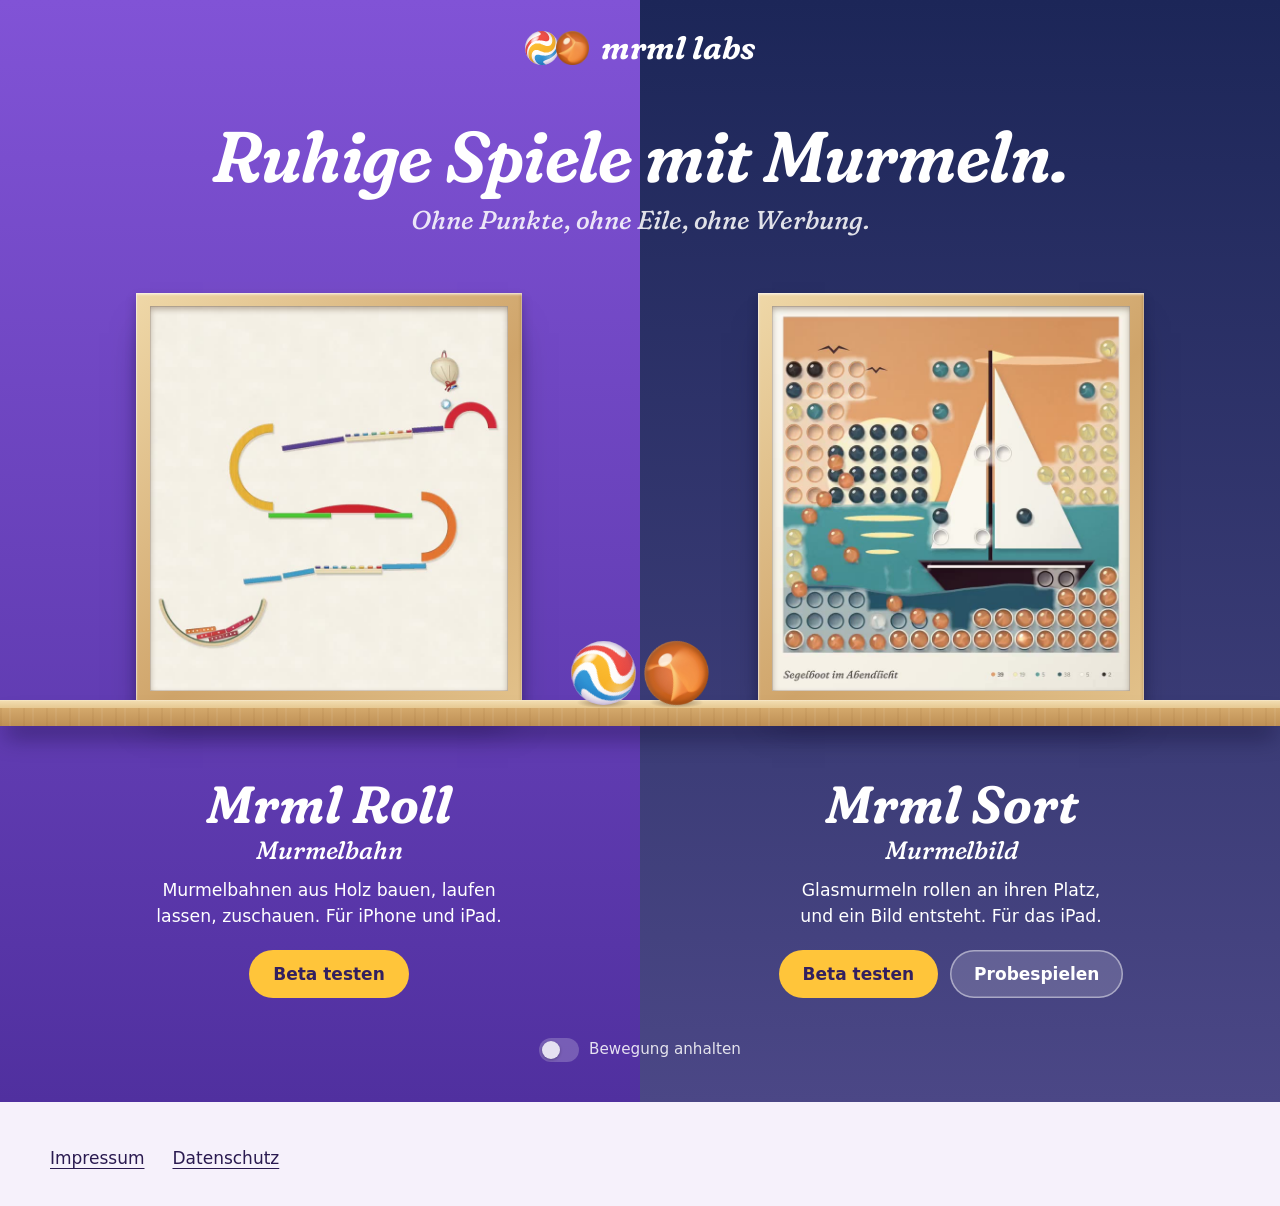
==== commit b6892bdf: "Beta testen: Knöpfe zur offenen Beta in TestFlight für beide Spiele Statt „Bald im App Store“ führt " ====
--- a/index.html
+++ b/index.html
@@ -38,8 +38,8 @@
           <h2><a href="mrml-roll/">Mrml Roll <span class="art">Murmelbahn</span></a></h2>
           <p>Murmelbahnen aus Holz bauen, laufen lassen, zuschauen. Für iPhone und iPad.</p>
           <div class="knoepfe">
-            <!-- Sobald es die Seite im App Store gibt: <span class="knopf bald"> durch <a class="knopf" href="https://apps.apple.com/…">Im App Store</a> ersetzen. -->
-            <span class="knopf bald">Bald im App Store</span>
+            <!-- Offene Beta über TestFlight. Sobald es die Seite im App Store gibt: Verweis durch https://apps.apple.com/… und Text „Im App Store“ ersetzen. -->
+            <a class="knopf" href="https://testflight.apple.com/join/GJ8WVw4Z">Beta testen</a>
           </div>
         </div>
       </article>
@@ -55,10 +55,10 @@
           <h2><a href="mrml-sort/">Mrml Sort <span class="art">Murmelbild</span></a></h2>
           <p>Glasmurmeln rollen an ihren Platz, und ein Bild entsteht. Für das iPad.</p>
           <div class="knoepfe">
-            <!-- Wie oben: Sobald es die Seite im App Store gibt, <span class="knopf bald"> ersetzen. -->
-            <span class="knopf bald">Bald im App Store</span>
-            <a class="knopf nur-breit" href="mrml-sort/#probespielen">Probespielen</a>
-            <a class="knopf nur-schmal" href="https://tillhess.github.io/murmel/">Probespielen</a>
+            <!-- Wie oben: Sobald es die Seite im App Store gibt, Verweis und Text ersetzen. -->
+            <a class="knopf" href="https://testflight.apple.com/join/5VwTHVcT">Beta testen</a>
+            <a class="knopf zweit nur-breit" href="mrml-sort/#probespielen">Probespielen</a>
+            <a class="knopf zweit nur-schmal" href="https://tillhess.github.io/murmel/">Probespielen</a>
           </div>
         </div>
       </article>
--- a/stil.css
+++ b/stil.css
@@ -565,11 +565,17 @@
   border-radius: 99px;
 }
 
-/* Ein Hinweis, kein Knopf: Klicks gehen durch zur Fläche darunter. */
-.knopf.bald {
-  background: rgb(255 255 255 / 0.14);
+/* Zweiter Knopf neben dem gelben: hell auf der Farbfläche. */
+.knopf.zweit {
+  background: rgb(255 255 255 / 0.16);
   color: #fff;
-  pointer-events: none;
+  box-shadow: inset 0 0 0 1.5px rgb(255 255 255 / 0.45);
+}
+
+.held .hinweis {
+  margin-top: 12px;
+  font-size: 0.92rem;
+  opacity: 0.8;
 }
 
 .knoepfe {
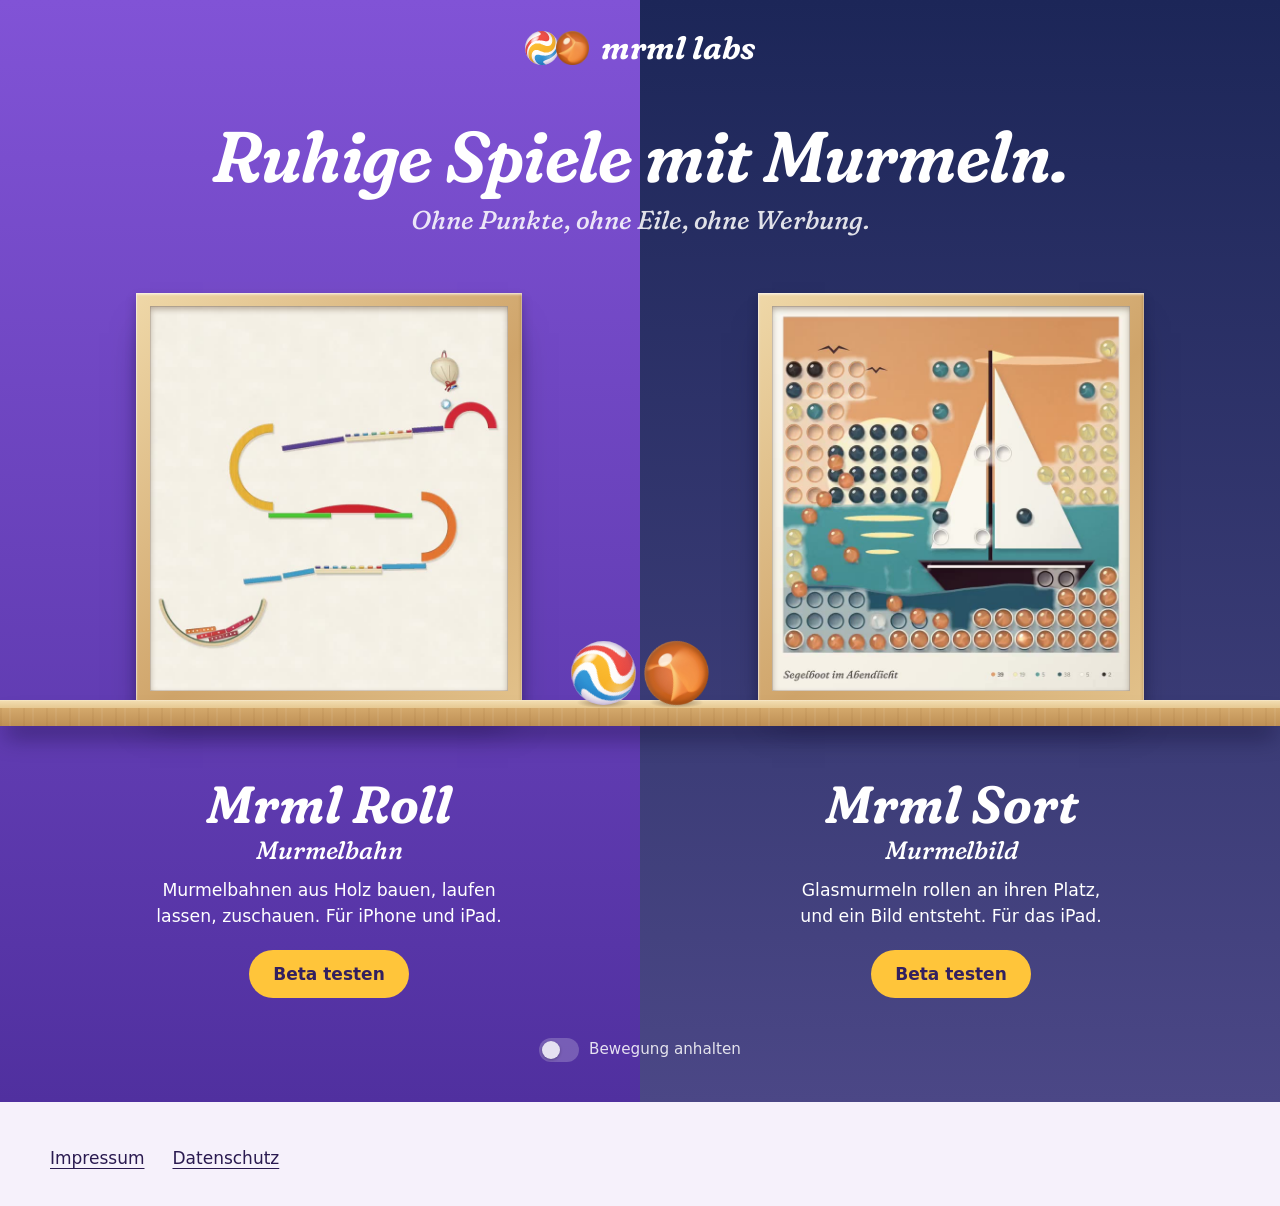
==== commit e0d3a31b: "Probespielen raus: Mrml Sort gibt es nur noch als iPad-App zum Testen Kein Knopf, kein Rahmen mit Mu" ====
--- a/index.html
+++ b/index.html
@@ -57,8 +57,6 @@
           <div class="knoepfe">
             <!-- Wie oben: Sobald es die Seite im App Store gibt, Verweis und Text ersetzen. -->
             <a class="knopf" href="https://testflight.apple.com/join/5VwTHVcT">Beta testen</a>
-            <a class="knopf zweit nur-breit" href="mrml-sort/#probespielen">Probespielen</a>
-            <a class="knopf zweit nur-schmal" href="https://tillhess.github.io/murmel/">Probespielen</a>
           </div>
         </div>
       </article>
--- a/stil.css
+++ b/stil.css
@@ -565,13 +565,6 @@
   border-radius: 99px;
 }
 
-/* Zweiter Knopf neben dem gelben: hell auf der Farbfläche. */
-.knopf.zweit {
-  background: rgb(255 255 255 / 0.16);
-  color: #fff;
-  box-shadow: inset 0 0 0 1.5px rgb(255 255 255 / 0.45);
-}
-
 .held .hinweis {
   margin-top: 12px;
   font-size: 0.92rem;
@@ -582,23 +575,6 @@
   display: flex;
   flex-wrap: wrap;
   gap: 0 12px;
-}
-
-/* Probespielen: Breite Bildschirme spielen auf der Seite, schmale oder flache auf der ganzen Seite des Spiels. */
-.nur-breit {
-  display: none;
-}
-
-@media (min-width: 740px) and (min-height: 560px) {
-  .nur-schmal {
-    display: none;
-  }
-  .knopf.nur-breit {
-    display: inline-flex;
-  }
-  .leise.nur-breit {
-    display: block;
-  }
 }
 
 /* Seite des Spiels */
@@ -719,87 +695,6 @@
 
 .tablett img {
   border-radius: 22px;
-}
-
-.probe {
-  margin: 0 0 26px;
-  padding: clamp(22px, 3vw, 34px);
-  border: 1px solid var(--linie);
-  border-radius: 34px;
-  background: var(--flaeche);
-  scroll-margin-top: 16px;
-}
-
-.probe h2 {
-  font-size: clamp(1.8rem, 3.4vw, 2.5rem);
-  font-weight: 650;
-}
-
-.probe p {
-  max-width: 42em;
-  margin: 0.4em 0 1.1em;
-  color: var(--leise);
-}
-
-.probe .leise {
-  margin: 0.8em 0 0;
-}
-
-.buehne {
-  position: relative;
-  overflow: hidden;
-  display: grid;
-  place-items: center;
-  height: clamp(420px, min(72vh, 80vw), 860px);
-  height: clamp(420px, min(72svh, 80vw), 860px);
-  border-radius: 22px;
-  background: #1c2658;
-}
-
-.buehne img,
-.buehne iframe {
-  position: absolute;
-  inset: 0;
-  width: 100%;
-  height: 100%;
-  border: 0;
-}
-
-.buehne img {
-  object-fit: cover;
-}
-
-.buehne .start {
-  align-self: center;
-  margin: 0;
-  min-height: 60px;
-  padding-inline: 34px;
-  font-size: 1.2rem;
-  box-shadow: 0 12px 30px rgb(10 5 40 / 0.5);
-}
-
-.buehne a:focus-visible {
-  outline-color: var(--gelb);
-}
-
-.buehne iframe {
-  display: none;
-}
-
-@media (min-width: 740px) and (min-height: 560px) {
-  .probe:target iframe {
-    display: block;
-  }
-  .probe:target .start {
-    visibility: hidden;
-  }
-}
-
-@media (max-width: 739.98px) {
-  .buehne {
-    height: auto;
-    aspect-ratio: 4 / 3;
-  }
 }
 
 .karten {
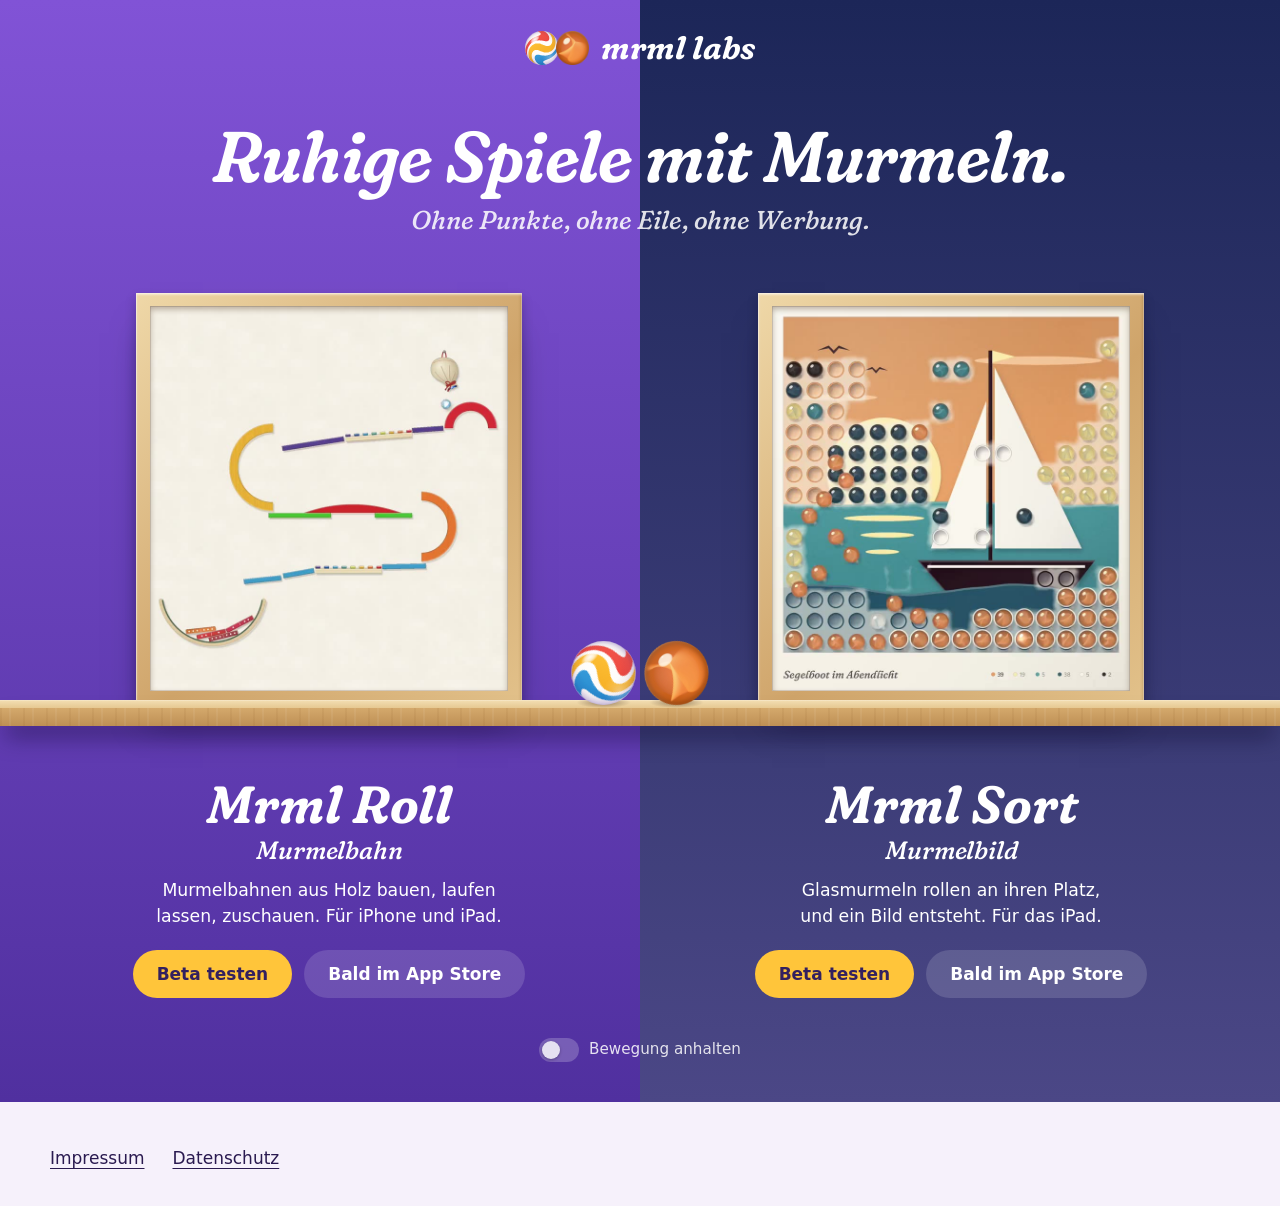
==== commit b760bad2: "„Bald im App Store“ bleibt neben „Beta testen“ stehen Auf der Startseite und beiden Seiten der Spiel" ====
--- a/index.html
+++ b/index.html
@@ -38,8 +38,9 @@
           <h2><a href="mrml-roll/">Mrml Roll <span class="art">Murmelbahn</span></a></h2>
           <p>Murmelbahnen aus Holz bauen, laufen lassen, zuschauen. Für iPhone und iPad.</p>
           <div class="knoepfe">
-            <!-- Offene Beta über TestFlight. Sobald es die Seite im App Store gibt: Verweis durch https://apps.apple.com/… und Text „Im App Store“ ersetzen. -->
+            <!-- Offene Beta über TestFlight. Sobald es die Seite im App Store gibt: Verweis durch https://apps.apple.com/… und Text „Im App Store“ ersetzen, „Bald im App Store“ löschen. -->
             <a class="knopf" href="https://testflight.apple.com/join/GJ8WVw4Z">Beta testen</a>
+            <span class="knopf bald">Bald im App Store</span>
           </div>
         </div>
       </article>
@@ -57,6 +58,7 @@
           <div class="knoepfe">
             <!-- Wie oben: Sobald es die Seite im App Store gibt, Verweis und Text ersetzen. -->
             <a class="knopf" href="https://testflight.apple.com/join/5VwTHVcT">Beta testen</a>
+            <span class="knopf bald">Bald im App Store</span>
           </div>
         </div>
       </article>
--- a/stil.css
+++ b/stil.css
@@ -571,6 +571,13 @@
   opacity: 0.8;
 }
 
+/* Ein Hinweis, kein Knopf: hell auf der Farbfläche, Klicks gehen durch. */
+.knopf.bald {
+  background: rgb(255 255 255 / 0.14);
+  color: #fff;
+  pointer-events: none;
+}
+
 .knoepfe {
   display: flex;
   flex-wrap: wrap;
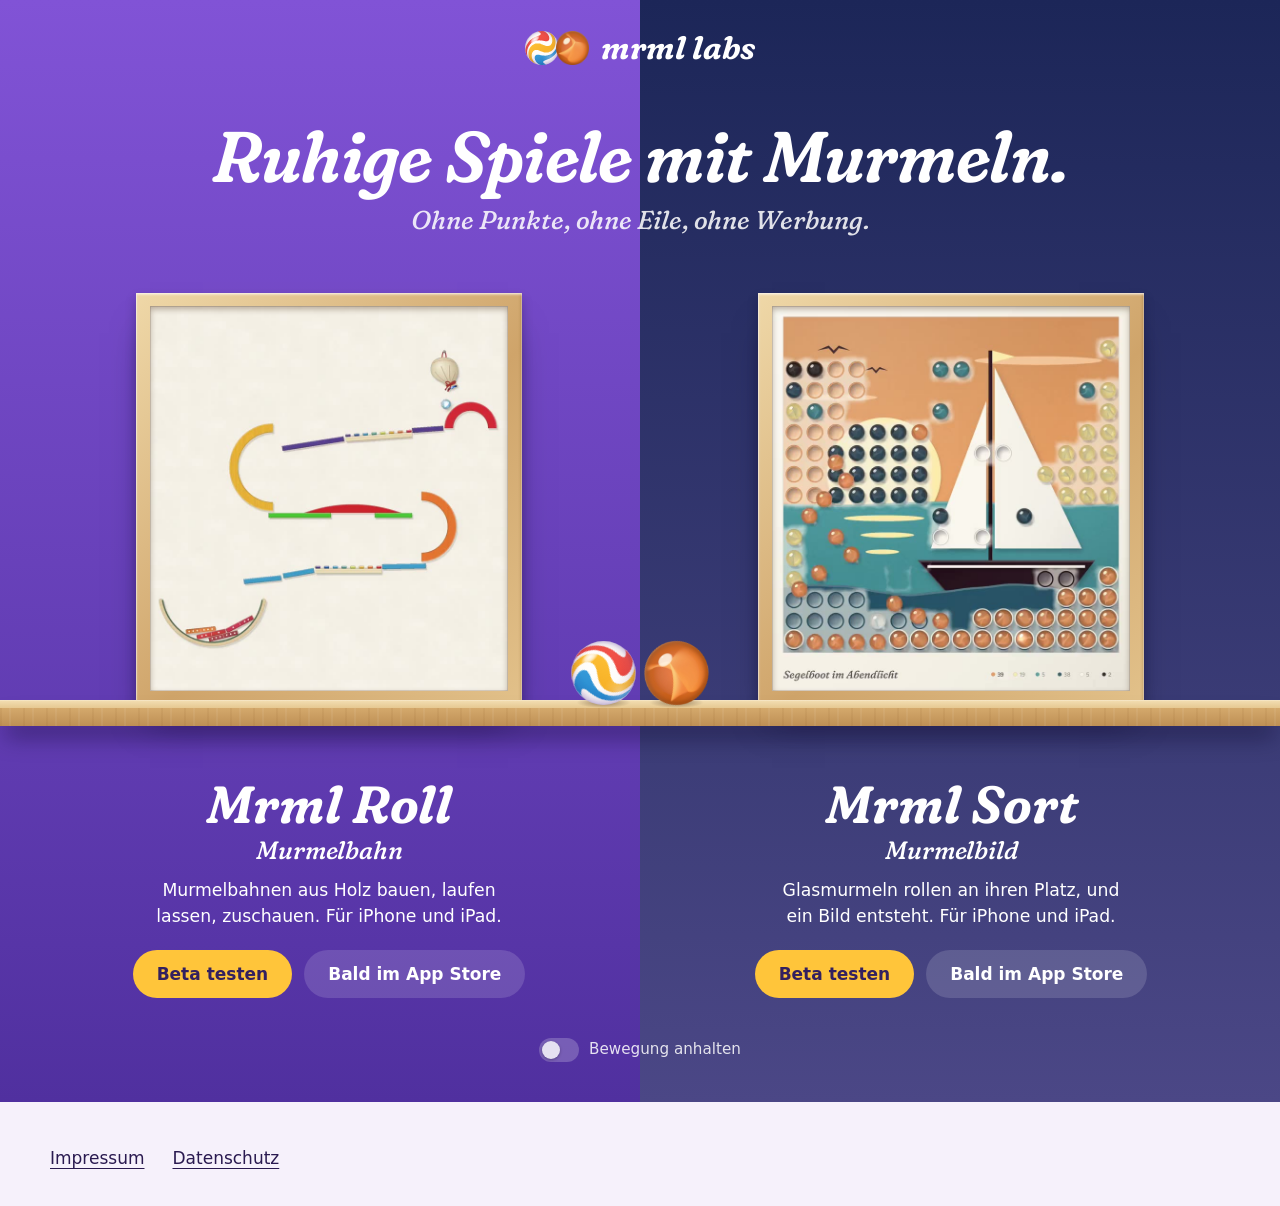
==== commit a3d157e5: "Mrml Sort gibt es auch für das iPhone Startseite, Seite des Spiels, Support und Datenschutz nennen i" ====
--- a/index.html
+++ b/index.html
@@ -54,7 +54,7 @@
         </a>
         <div class="schild">
           <h2><a href="mrml-sort/">Mrml Sort <span class="art">Murmelbild</span></a></h2>
-          <p>Glasmurmeln rollen an ihren Platz, und ein Bild entsteht. Für das iPad.</p>
+          <p>Glasmurmeln rollen an ihren Platz, und ein Bild entsteht. Für iPhone und iPad.</p>
           <div class="knoepfe">
             <!-- Wie oben: Sobald es die Seite im App Store gibt, Verweis und Text ersetzen. -->
             <a class="knopf" href="https://testflight.apple.com/join/5VwTHVcT">Beta testen</a>
